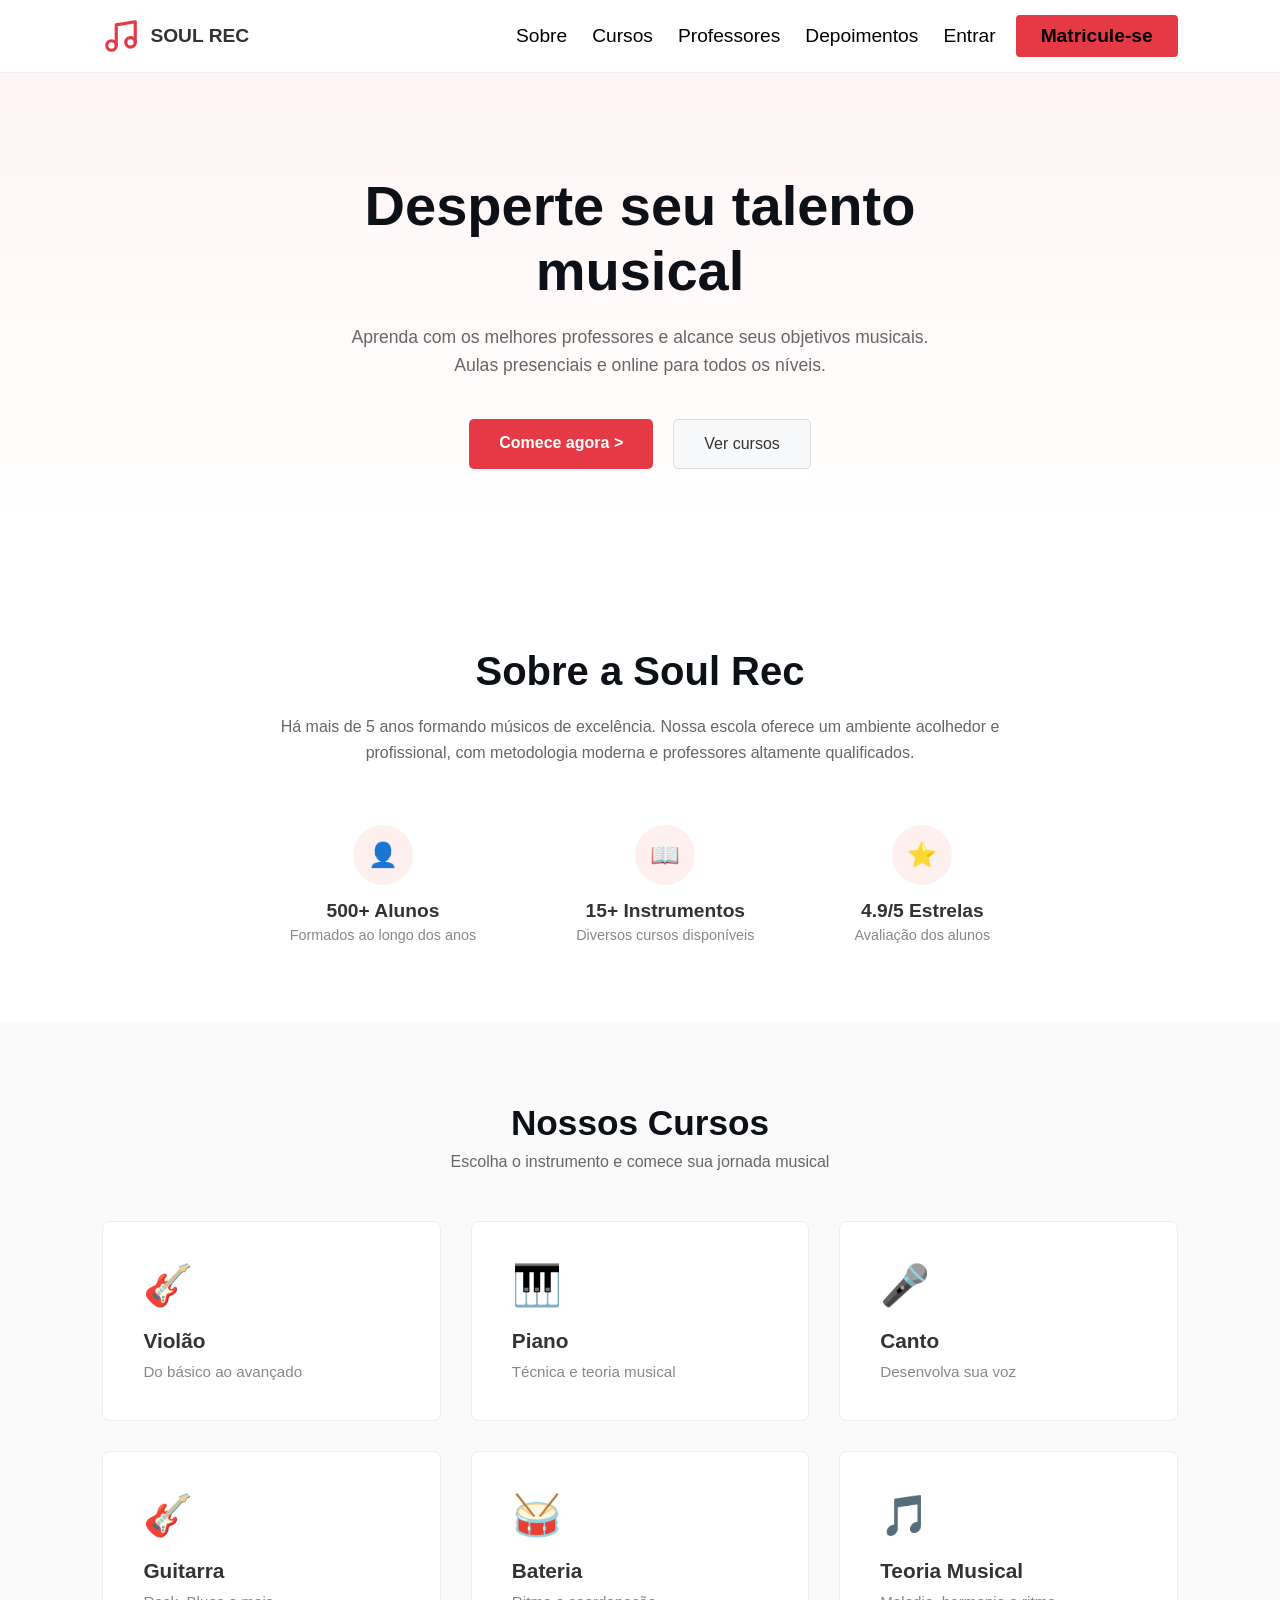
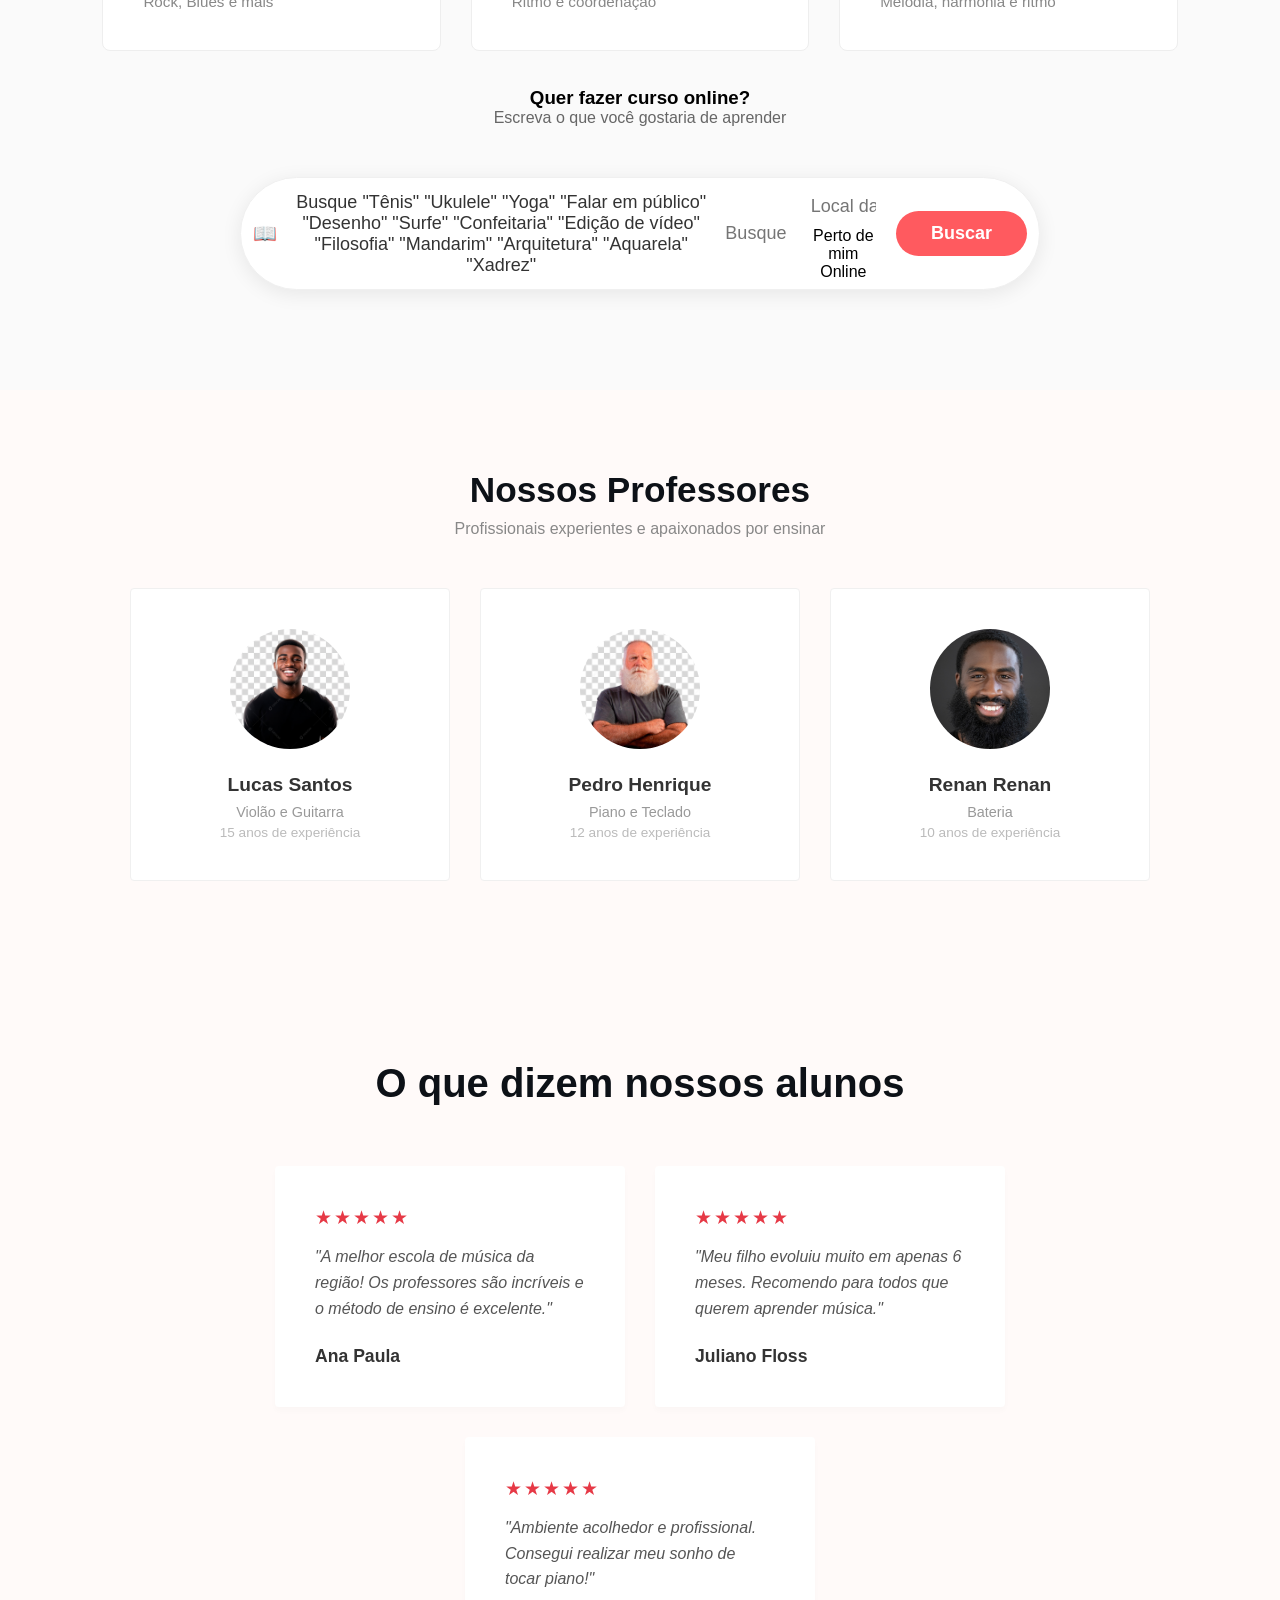
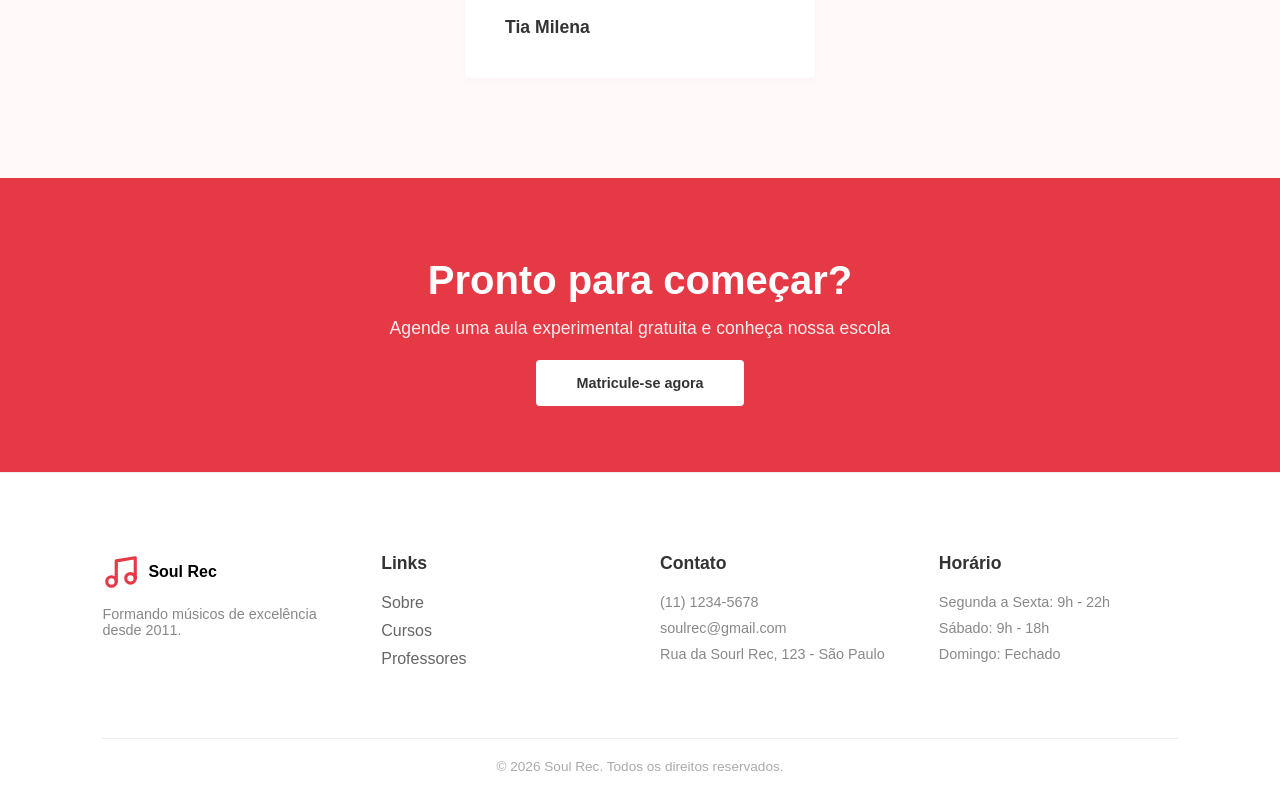
==== index.html @ e7ae2327 "Add files via upload" ====
<!DOCTYPE html>
<html lang="pt-br">
<head>
    <meta charset="UTF-8">
    <meta name="viewport" content="width=device-width, initial-scale=1.0">
    <title>SOUL REC - Escola de Música</title>
    <link rel="stylesheet" href="src/css/index.css">
</head>
<body>
    <nav class="navbar">
        <div class="logo">
            <a href="#">
                <svg xmlns="http://w3.org" width="24" height="24" viewBox="0 0 24 24" fill="none" stroke="currentColor" stroke-width="2" stroke-linecap="round" stroke-linejoin="round" class="icon-music">
                    <path d="M9 18V5l12-2v13"></path>
                    <circle cx="6" cy="18" r="3"></circle>
                    <circle cx="18" cy="16" r="3"></circle>
                </svg>
                <span>SOUL REC</span>
            </a>
        </div>

        <!-- Botão Hambúrguer (invisível no PC) -->
        <button class="mobile-menu" id="mobile-menu">
            <span></span>
            <span></span>
            <span></span>
        </button>

        <!-- Container que agrupa links e botões -->
        <div class="nav-container" id="nav-container">
            <ul class="nav-links">
                <li><a href="#sobre">Sobre</a></li>
                <li><a href="#cursos">Cursos</a></li>
                <li><a href="#professores">Professores</a></li>
                <li><a href="#depoimentos">Depoimentos</a></li>


                <div class="nav-buttons">
                    <a href="src/login.html" class="btn-login">Entrar</a>
                    <a href="src/register.html" class="btn-signup">Matricule-se</a>
                </div>
            </ul>
        </div>
    </nav>

    <main class="hero">
        <h1>Desperte seu talento musical</h1>
        <p>Aprenda com os melhores professores e alcance seus objetivos musicais. Aulas presenciais e online para todos os níveis.</p>
        
        <div class="hero-buttons">
            <a href="src/register.html" class="btn-primary">Comece agora ></a>
            <a href="#" class="btn-secondary">Ver cursos</a>
        </div>
    </main>

    <section id="sobre" class="about">
        <h2>Sobre a Soul Rec</h2>
        <p class="description">
            Há mais de 5 anos formando músicos de excelência. Nossa escola oferece um ambiente 
            acolhedor e profissional, com metodologia moderna e professores altamente qualificados.
        </p>

        <div class="stats-container">
            <!-- Card 1 -->
            <div class="stat-card">
                <div class="icon-circle">👤</div>
                <h3>500+ Alunos</h3>
                <span>Formados ao longo dos anos</span>
            </div>

            <!-- Card 2 -->
            <div class="stat-card">
                <div class="icon-circle">📖</div>
                <h3>15+ Instrumentos</h3>
                <span>Diversos cursos disponíveis</span>
            </div>

            <!-- Card 3 -->
            <div class="stat-card">
                <div class="icon-circle">⭐</div>
                <h3>4.9/5 Estrelas</h3>
                <span>Avaliação dos alunos</span>
            </div>
        </div>
    </section>

    <section id="cursos" class="courses">
        <div class="courses-header">
            <h2>Nossos Cursos</h2>
            <p>Escolha o instrumento e comece sua jornada musical</p>
        </div>

        <div class="courses-grid">
            <!-- Card Violão -->
            <div class="course-card">
                <div class="course-icon">🎸</div>
                <h3>Violão</h3>
                <p>Do básico ao avançado</p>
            </div>

            <!-- Card Piano -->
            <div class="course-card">
                <div class="course-icon">🎹</div>
                <h3>Piano</h3>
                <p>Técnica e teoria musical</p>
            </div>

            <!-- Card Canto -->
            <div class="course-card">
                <div class="course-icon">🎤</div>
                <h3>Canto</h3>
                <p>Desenvolva sua voz</p>
            </div>

            <!-- Card Guitarra -->
            <div class="course-card">
                <div class="course-icon">🎸</div>
                <h3>Guitarra</h3>
                <p>Rock, Blues e mais</p>
            </div>

            <!-- Card Bateria -->
            <div class="course-card">
                <div class="course-icon">🥁</div>
                <h3>Bateria</h3>
                <p>Ritmo e coordenação</p>
            </div>

            <!-- Card Teoria musical -->
            <div class="course-card">
                <div class="course-icon">🎵</div>
                <h3>Teoria Musical</h3>
                <p>Melodia, harmonia e ritmo</p>
            </div>

        </div>

        <br><br>
        <div class="courses-header">
            <h3>Quer fazer curso online? </h3>
            <p>Escreva o que você gostaria de aprender</p>
        </div>
        <form class="search-box-v3-2 home-search-form autocomplete-form autocomplete-form-nosubmit HomeV2_form js-homeV2form" method="post" action="/form-search.html" data-type="toute_matiere"><div class="home-search-form-container search-header-form-visibility-trigger"><div class="placeholder-picto desktop-only"></div>
<label for="search-placeholder-trigger" class="placeholder-animated" style="--n-subjects: 15;">
<span class="specific"></span>
<span class="subjects">
<span class="before-subjects">Busque</span>
<span class="subjects-wrapper" style="transform: translateY(-96px); transition: transform 0.8s cubic-bezier(0.1, 1, 0.2, 1);">

<span class="random">"Tênis"</span>
<span class="random">"Ukulele"</span>
<span class="random">"Yoga"</span>
<span class="random">"Falar em público"</span>
<span class="random">"Desenho"</span>
<span class="random">"Surfe"</span>
<span class="random">"Confeitaria"</span>
<span class="random">"Edição de vídeo"</span>
<span class="random">"Filosofia"</span>
<span class="random">"Mandarim"</span>
<span class="random">"Arquitetura"</span>
<span class="random">"Aquarela"</span>
<span class="random">"Xadrez"</span>
</span>
</span>
</label>
<div class="home-search-form-inner autocomplete">
<input data-proxy="subject.input" data-proxy-field="subject" data-sync="subject" class="HomeV2_input Search_box_input autocomplete-search-empty autocomplete-input HomeV2_wSubject" id="search_subject" type="text" placeholder="Busque “Matemática”" name="search_subject" autocomplete="off" data-autocomplete-search-empty="true" data-autocomplete-ajax-url="/a/getSubjects/" data-autocomplete-result-html="&lt;div&gt;___data___&lt;/div&gt;"><div class="clear-button-subject">
    <span class="icon"></span>
</div><div class="home-search-results autocomplete-results"></div></div><div class="home-search-form-inner"><div class="HomeV2_adress">
<div class="search-container"><input data-proxy="city.input" data-proxy-field="city" data-sync="gplace" name="search_city" class="HomeV2_input Search_box_input HomeV2_inputAddress HomeV2_GoogleAutocomplete" id="search_city" data-country-code="BR" type="text" placeholder="Local das aulas" autocomplete="off"><ul class="search-results"></ul></div><div class="clear-button-city"><span class="icon"></span></div>
<input data-presets="search_lat" data-path="d_presetCoordonate" data-field-name="lat" type="hidden" id="search_lat" name="search_lat" value="">
<input data-presets="search_lng" data-path="d_presetCoordonate" data-field-name="lng" type="hidden" id="search_lng" name="search_lng" value="">
<input type="hidden" id="search_location" name="location" value="">
<input type="hidden" name="src" value="home">
<input type="hidden" name="isV_search" value="">
<input type="hidden" name="search_custom_type" value="">
<input type="hidden" name="search_id_type" value=""><div class="home-search-results autocomplete-results"></div><div class="search-top-town"><p class="tab text town locate choice-locate" tabindex="-1">Perto de mim</p><p class="tab text town choice-webcam" tabindex="-1">Online</p></div></div></div><div class="btn-container">
<button class="btn HomeV2_searchButton search-header-submit button-topHide" type="submit"><span class="text">Buscar</span></button></div></div><input type="hidden" name="search_all" value=""><input type="hidden" name="SPloc" value=""></form>
    </section>

    <section id="professores" class="teachers">
    <div class="teachers-header">
        <h2>Nossos Professores</h2>
        <p>Profissionais experientes e apaixonados por ensinar</p>
    </div>

    <div class="teachers-grid">
        <!-- Professor 1 -->
        <a href="https://www.instagram.com/lucasilvaprof/" class="card-link">
            <div class="teacher-card">
                    <div class="teacher-img">
                        <img src="src/img/teacher/professor1.jpg" alt="Lucas Santos">
                    </div>
                    <h3>Lucas Santos</h3>
                    <span class="specialty">Violão e Guitarra</span>
                    <span class="experience">15 anos de experiência</span>
            </div>
        </a>

        <!-- Professor 2 -->
        <a href="https://www.instagram.com/lucas_1212s/" class="card-link">
            <div class="teacher-card">
                <div class="teacher-img">
                    <img src="src/img/teacher/professor2.jpg" alt="Pedro Henrique">
                </div>
                <h3>Pedro Henrique</h3>
                <span class="specialty">Piano e Teclado</span>
                <span class="experience">12 anos de experiência</span>
            </div>
        </a>

        <!-- Professor 3 -->
        <a href="https://www.instagram.com/lucas_1212s/" class="card-link">
            <div class="teacher-card">
                <div class="teacher-img">
                    <img src="src/img/teacher/professor3.png" alt="Renan Renan">
                </div>
                <h3>Renan Renan</h3>
                <span class="specialty">Bateria</span>
                <span class="experience">10 anos de experiência</span>
            </div>
        </a>
    </div>
    </section>

    <section id="depoimentos" class="testimonials">
    <div class="testimonials-header">
        <h2>O que dizem nossos alunos</h2>
    </div>

    <div class="testimonials-grid">
        <!-- Depoimento 1 -->
        <div class="testimonial-card">
            <div class="stars">★★★★★</div>
            <p>"A melhor escola de música da região! Os professores são incríveis e o método de ensino é excelente."</p>
            <h4>Ana Paula</h4>
        </div>

        <!-- Depoimento 2 -->
        <div class="testimonial-card">
            <div class="stars">★★★★★</div>
            <p>"Meu filho evoluiu muito em apenas 6 meses. Recomendo para todos que querem aprender música."</p>
            <h4>Juliano Floss</h4>
        </div>

        <!-- Depoimento 3 -->
        <div class="testimonial-card">
            <div class="stars">★★★★★</div>
            <p>"Ambiente acolhedor e profissional. Consegui realizar meu sonho de tocar piano!"</p>
            <h4>Tia Milena</h4>
        </div>
    </div>
    </section>

    <!-- Seção CTA (Vermelha) -->
    <section class="cta-section">
        <h2>Pronto para começar?</h2>
        <p>Agende uma aula experimental gratuita e conheça nossa escola</p>
        <a href="#" class="btn-cta">Matricule-se agora</a>
    </section>

    <!-- Rodapé -->
    <footer class="footer">
        <div class="footer-container">
            <!-- Coluna Logo -->
            <div class="footer-col">
                <div class="footer-logo">
                    <svg xmlns="http://w3.org" width="20" height="20" viewBox="0 0 24 24" fill="none" stroke="currentColor" stroke-width="2" stroke-linecap="round" stroke-linejoin="round" class="icon-music"><path d="M9 18V5l12-2v13"></path><circle cx="6" cy="18" r="3"></circle><circle cx="18" cy="16" r="3"></circle></svg>
                    <span>Soul Rec</span>
                </div>
                <p>Formando músicos de excelência desde 2011.</p>
            </div>

            <!-- Coluna Links -->
            <div class="footer-col">
                <h3>Links</h3>
                <ul>
                    <li><a href="#sobre">Sobre</a></li>
                    <li><a href="#cursos">Cursos</a></li>
                    <li><a href="#professores">Professores</a></li>
                </ul>
            </div>

            <!-- Coluna Contato -->
            <div class="footer-col">
                <h3>Contato</h3>
                <p>(11) 1234-5678</p>
                <p>soulrec@gmail.com</p>
                <p>Rua da Sourl Rec, 123 - São Paulo</p>
            </div>

            <!-- Coluna Horário -->
            <div class="footer-col">
                <h3>Horário</h3>
                <p>Segunda a Sexta: 9h - 22h</p>
                <p>Sábado: 9h - 18h</p>
                <p>Domingo: Fechado</p>
            </div>
        </div>
        <div class="footer-bottom">
            <p>&copy; 2026 Soul Rec. Todos os direitos reservados.</p>
        </div>
    </footer>
    <script src="js/main.js"></script>


</body>
</html>
---- src/css/index.css ----
/* Container principal da barra de busca */
.home-search-form-container {
    display: flex;
    align-items: center;
    background: #fff;
    border-radius: 100px; /* Deixa as pontas totalmente arredondadas */
    padding: 8px 12px;
    box-shadow: 0 4px 20px rgba(0, 0, 0, 0.08); /* Sombra suave */
    border: 1px solid #f0f0f0;
    max-width: 800px;
    margin: 20px auto;
    position: relative;
}

/* Estilização do ícone à esquerda (o caderninho) */
.placeholder-picto::before {
    content: "📖"; /* Você pode substituir por um ícone SVG ou FontAwesome */
    margin-right: 10px;
    color: #FF5A5F;
    font-size: 1.2rem;
}

/* Área de texto e animação */
.placeholder-animated {
    flex-grow: 1;
    font-family: 'Segoe UI', Roboto, Helvetica, Arial, sans-serif;
    font-size: 18px;
    color: #333;
    display: flex;
    align-items: center;
    cursor: text;
}

/* Esconde o input real para manter apenas o visual do placeholder animado */
.HomeV2_input {
    border: none;
    outline: none;
    width: 100%;
    padding: 10px;
    font-size: 18px;
    background: transparent;
}

/* O botão "Buscar" rosa/coral */
.HomeV2_searchButton {
    background-color: #FF5A5F; /* Cor característica do Superprof */
    color: white;
    border: none;
    border-radius: 100px;
    padding: 12px 35px;
    font-size: 18px;
    font-weight: bold;
    cursor: pointer;
    transition: background 0.3s ease;
    margin-left: 10px;
}

.HomeV2_searchButton:hover {
    background-color: #e04a4f;
}

/* Ajuste para dispositivos móveis */
@media (max-width: 768px) {
    .home-search-form-container {
        flex-direction: column;
        border-radius: 20px;
        padding: 15px;
    }
    
    .HomeV2_searchButton {
        width: 100%;
        margin-left: 0;
        margin-top: 10px;
    }
}

* {
    margin: 0;
    padding: 0;
    box-sizing: border-box;
    font-family: 'Segoe UI', Tahoma, Geneva, Verdana, sans-serif;
}

html {
    scroll-behavior: smooth;
}


.navbar {
    display: flex;
    justify-content: space-between;
    align-items: center;
    padding: 15px 8%; 
    background-color: #fff; 
    border-bottom: 1px solid #eee; 
    position: sticky; 
    top: 0; 
    z-index: 1000
}

/* Logo */
.logo a {
    display: flex;
    align-items: center;
    gap: 10px;           
    font-size: 1.2rem;
    font-weight: bold;
    color: #333;
    text-decoration: none;
}

/* Estilo específico para o seu ícone SVG */
.icon-music {
    color: #e63946;   
    width: 38px;         
    height: 38px;
}


/* Links de Navegação */
.nav-links {
    display: flex;
    list-style: none;
    gap: 25px;
    margin-left: auto; 
    align-items: center;
}

.nav-links a {
    text-decoration: none;
    color: #000000; 
    font-size: 1.2rem;
    transition: 0.3s;
}

.nav-links a:hover {
    color: #e63946; /* Vermelho ao passar o mouse */
}

/* Botões */
.nav-buttons {
    display: flex;
    align-items: center;
    gap: 20px;
}

.btn-login {
    text-decoration: none;
    color: #333;
    font-size: 0.95rem;
    font-weight: 500;
}

.btn-signup {
    text-decoration: none;
    background-color: #e63946; 
    color: white;
    padding: 10px 25px;
    border-radius: 4px;
    font-size: 0.95rem;
    font-weight: bold;
    transition: 0.3s;
}

.btn-signup:hover {
    background-color: #000000;
}

.hero {
    display: flex;
    flex-direction: column;    
    align-items: center;     
    justify-content: center;   
    text-align: center;      
    padding: 100px 20px;       
    background: linear-gradient(to bottom, #fff5f5, #ffffff); 
}

.hero h1 {
    font-size: 3.5rem;         
    color: #0d1117;           
    max-width: 700px;          
    margin-bottom: 20px;
    font-weight: 800;
}

.hero p {
    font-size: 1.1rem;
    color: #666;
    max-width: 600px;         
    margin-bottom: 40px;
    line-height: 1.6;
}

/* Botões da seção central */
.hero-buttons {
    display: flex;
    gap: 20px;
}

.btn-primary {
    background-color: #e63946;
    color: white;
    padding: 15px 30px;
    border-radius: 5px;
    text-decoration: none;
    font-weight: bold;
}

.btn-primary:hover{
    background-color: #000000;
 
}

.btn-secondary {
    background-color: #f8f9fa;
    color: #333;
    padding: 15px 30px;
    border-radius: 5px;
    text-decoration: none;
    border: 1px solid #ddd;
}

.btn-secondary:hover{
    color: #e63946;
    background-color: #ffebeb ;
}

.about {
    padding: 80px 5%;
    text-align: center;
    background-color: #fff; /* Fundo branco */
}

.about h2 {
    font-size: 2.5rem;
    color: #0d1117;
    margin-bottom: 20px;
}

.about .description {
    max-width: 800px;
    margin: 0 auto 60px auto;
    color: #666;
    line-height: 1.6;
}

/* Container dos 3 itens */
.stats-container {
    display: flex;
    justify-content: center;
    gap: 100px; /* Espaço entre os itens */
    flex-wrap: wrap; /* Para ficar um embaixo do outro no celular */
}

.stat-card {
    display: flex;
    flex-direction: column;
    align-items: center;
    max-width: 200px;
}

/* Círculo rosado para os ícones */
.icon-circle {
    width: 60px;
    height: 60px;
    background-color: #fff0f0; /* Rosa bem clarinho */
    color: #e63946;            /* Ícone em vermelho */
    border-radius: 50%;
    display: flex;
    align-items: center;
    justify-content: center;
    font-size: 1.5rem;
    margin-bottom: 15px;
}

.stat-card h3 {
    font-size: 1.2rem;
    color: #333;
    margin-bottom: 5px;
}

.stat-card span {
    font-size: 0.9rem;
    color: #888;
}

/* Ajuste para celular */
@media (max-width: 768px) {
    .stats-container {
        gap: 40px;
    }
}

.courses {
    padding: 80px 8%;
    background-color: #fafafa; /* Um cinza bem clarinho para destacar os cards brancos */
    text-align: center;
}

.courses-header h2 {
    font-size: 2.2rem;
    color: #0d1117;
    margin-bottom: 10px;
}

.courses-header p {
    color: #666;
    margin-bottom: 50px;
}

/* Configuração da Grade de Cards */
.courses-grid {
    display: grid;
    /* Cria 3 colunas iguais no PC */
    grid-template-columns: repeat(auto-fit, minmax(300px, 1fr)); 
    gap: 30px; /* Espaço entre os cards */
}

.course-card {
    background-color: #fff;
    padding: 40px;
    border-radius: 8px;
    border: 1px solid #eee;
    text-align: left; /* Alinhamento à esquerda como na imagem */
    transition: transform 0.3s, box-shadow 0.3s;
    cursor: pointer;
}

.course-card:hover {
    transform: translateY(-5px); /* Efeito de levante ao passar o mouse */
    box-shadow: 0 10px 20px rgba(0,0,0,0.05);
}

.course-icon {
    font-size: 2.5rem;
    margin-bottom: 20px;
}

.course-card h3 {
    font-size: 1.3rem;
    color: #333;
    margin-bottom: 10px;
}

.course-card p {
    font-size: 0.95rem;
    color: #888;
}

/* Ajuste para telas pequenas */
@media (max-width: 768px) {
    .courses-grid {
        grid-template-columns: 1fr; /* Uma coluna só no celular */
    }
}

.teachers {
    padding: 80px 8%;
    background-color: #fffaf9; /* Tom de fundo levemente rosado como na imagem */
    text-align: center;
}

.teachers-header h2 {
    font-size: 2.2rem;
    color: #0d1117;
    margin-bottom: 10px;
}

.teachers-header p {
    color: #888;
    margin-bottom: 50px;
}

.teachers-grid {
    display: flex;
    justify-content: center;
    gap: 30px;
    flex-wrap: wrap;
}

.teacher-card {
    background-color: #fff;
    padding: 40px 20px;
    border-radius: 4px;
    border: 1px solid #f0f0f0;
    width: 320px; /* Largura fixa para manter o aspecto da imagem */
    display: flex;
    flex-direction: column;
    align-items: center;
    transition: 0.3s;
}

/* Efeito da Foto Circular */
.teacher-img {
    width: 120px;
    height: 120px;
    border-radius: 50%;
    overflow: hidden;
    margin-bottom: 25px;
    background-color: #eee; /* Cor de fundo caso a imagem falhe */
}

.teacher-img img {
    width: 100%;
    height: 100%;
    object-fit: cover; /* Faz a foto preencher o círculo sem esticar */
}

.teacher-card h3 {
    font-size: 1.2rem;
    color: #333;
    margin-bottom: 8px;
}

.teacher-card .specialty {
    color: #999;
    font-size: 0.9rem;
    margin-bottom: 5px;
}

.teacher-card .experience {
    color: #bbb;
    font-size: 0.85rem;
}


.card-link {
    text-decoration: none;
    color: inherit; 
    display: flex;
    flex-direction: column;

}

.teacher-card:hover {
    transform: translateY(-5px);
}

/* 1. Preparamos o card para posicionar a mensagem dentro dele */
.teacher-card {
    position: relative; /* Isso é essencial para a mensagem não "fugir" do card */
    cursor: pointer;
}

/* 2. Criamos o elemento da mensagem (invisível por padrão) */
.teacher-card::after {
    content: "Clique para ver perfil"; /* O texto da mensagem */
    position: absolute;
    top: 50%;
    left: 50%;
    transform: translate(-50%, -50%); /* Centraliza perfeitamente no meio do card */
    
    background-color: rgba(230, 57, 70, 0.95); /* Vermelho Soul Rec */
    color: white;
    padding: 12px 20px;
    border-radius: 5px;
    font-size: 0.85rem;
    font-weight: bold;
    white-space: nowrap;
    
    opacity: 0;            /* Começa escondido */
    transition: 0.3s ease; /* Efeito suave ao aparecer */
    z-index: 10;           /* Garante que fique por cima de tudo */
}

/* 3. Quando passar o mouse no card, a mensagem aparece */
.teacher-card:hover::after {
    opacity: 1;
}

/* 4. Opcional: Escurece o conteúdo do card (foto e textos) para a mensagem destacar */
.teacher-card:hover .teacher-img,
.teacher-card:hover h3,
.teacher-card:hover span {
    filter: blur(1px) brightness(70%); /* Dá um leve desfoque e escurece */
    transition: 0.3s;
}

/* =========================================
   8. SEÇÃO DEPOIMENTOS
   ========================================= */
.testimonials {
    padding: 100px 8%;
    background-color: #fffaf9; /* Fundo rosado claro da imagem */
    text-align: center;
}

.testimonials-header h2 {
    font-size: 2.5rem;
    color: #0d1117;
    margin-bottom: 60px;
    font-weight: 800;
}

.testimonials-grid {
    display: flex;
    justify-content: center;
    gap: 30px;
    flex-wrap: wrap;
}

.testimonial-card {
    background-color: #fff;
    padding: 40px;
    border-radius: 4px;
    width: 350px;
    text-align: left; /* Texto alinhado à esquerda como na imagem */
    box-shadow: 0 4px 6px rgba(0,0,0,0.02); /* Sombra bem sutil */
    display: flex;
    flex-direction: column;
    gap: 15px;
}

.stars {
    color: #e63946; /* Vermelho das estrelas */
    font-size: 1.2rem;
    letter-spacing: 2px;
}

.testimonial-card p {
    color: #555;
    font-size: 1rem;
    font-style: italic;
    line-height: 1.6;
}

.testimonial-card h4 {
    color: #333;
    font-size: 1.1rem;
    margin-top: 10px;
}

/* Ajuste Responsivo */
@media (max-width: 768px) {
    .testimonial-card {
        width: 100%;
    }
}

/* =========================================
   9. SEÇÃO CTA (VERMELHA)
   ========================================= */
.cta-section {
    background-color: #e63946;
    color: white;
    padding: 80px 20px;
    text-align: center;
}

.cta-section h2 {
    font-size: 2.5rem;
    margin-bottom: 15px;
}

.cta-section p {
    font-size: 1.1rem;
    margin-bottom: 35px;
    opacity: 0.9;
}

.btn-cta {
    background-color: white;
    color: #333;
    text-decoration: none;
    padding: 15px 40px;
    border-radius: 4px;
    font-weight: bold;
    font-size: 0.9rem;
    transition: 0.3s;
}

.btn-cta:hover {
    background-color: #f0f0f0;
}

/* =========================================
   10. RODAPÉ (FOOTER)
   ========================================= */
.footer {
    padding: 80px 8% 20px 8%;
    background-color: #fff;
    border-top: 1px solid #eee;
}

.footer-container {
    display: flex;
    justify-content: space-between;
    flex-wrap: wrap;
    gap: 40px;
}

.footer-col {
    flex: 1;
    min-width: 200px;
}

.footer-logo {
    display: flex;
    align-items: center;
    gap: 8px;
    font-weight: bold;
    margin-bottom: 15px;
}

.footer-col h3 {
    font-size: 1.1rem;
    margin-bottom: 20px;
    color: #333;
}

.footer-col ul {
    list-style: none;
}

.footer-col ul li {
    margin-bottom: 10px;
}

.footer-col a {
    text-decoration: none;
    color: #666;
    transition: 0.3s;
}

.footer-col a:hover {
    color: #e63946;
}

.footer-col p {
    color: #888;
    font-size: 0.9rem;
    margin-bottom: 10px;
}

.footer-bottom {
    margin-top: 60px;
    padding-top: 20px;
    border-top: 1px solid #eee;
    text-align: center;
    color: #aaa;
    font-size: 0.85rem;
}

/* Responsividade Mobile */
@media (max-width: 768px) {
    .footer-container {
        flex-direction: column;
        text-align: center;
    }
    .footer-logo {
        justify-content: center;
    }
}


/* Estilo do botão hambúrguer */
.mobile-menu {
    display: none; /* Escondido no PC */
    flex-direction: column;
    gap: 5px;
    background: none;
    border: none;
    cursor: pointer;
}

.mobile-menu span {
    width: 30px;
    height: 3px;
    background-color: #333;
    border-radius: 2px;
}

/* REGRAS PARA CELULAR (Telas menores que 768px) */
@media (max-width: 768px) {
    .mobile-menu {
        display: flex; /* Mostra o botão no celular */
    }

    .nav-container {
        display: none; /* Esconde o menu por padrão */
        flex-direction: column;
        position: absolute;
        top: 70px;
        left: 0;
        width: 100%;
        background-color: white;
        padding: 20px;
        border-bottom: 1px solid #eee;
        box-shadow: 0 10px 15px rgba(0,0,0,0.1);
    }

    .nav-container.active {
        display: flex; /* Mostra o menu quando clicado */
    }

    .nav-links {
        flex-direction: column;
        margin: 0 0 20px 0; /* Remove o margin-left: auto */
        gap: 15px;
        text-align: center;
    }

    .nav-buttons {
        flex-direction: column;
        width: 100%;
    }

    .btn-signup {
        text-align: center;
    }
}
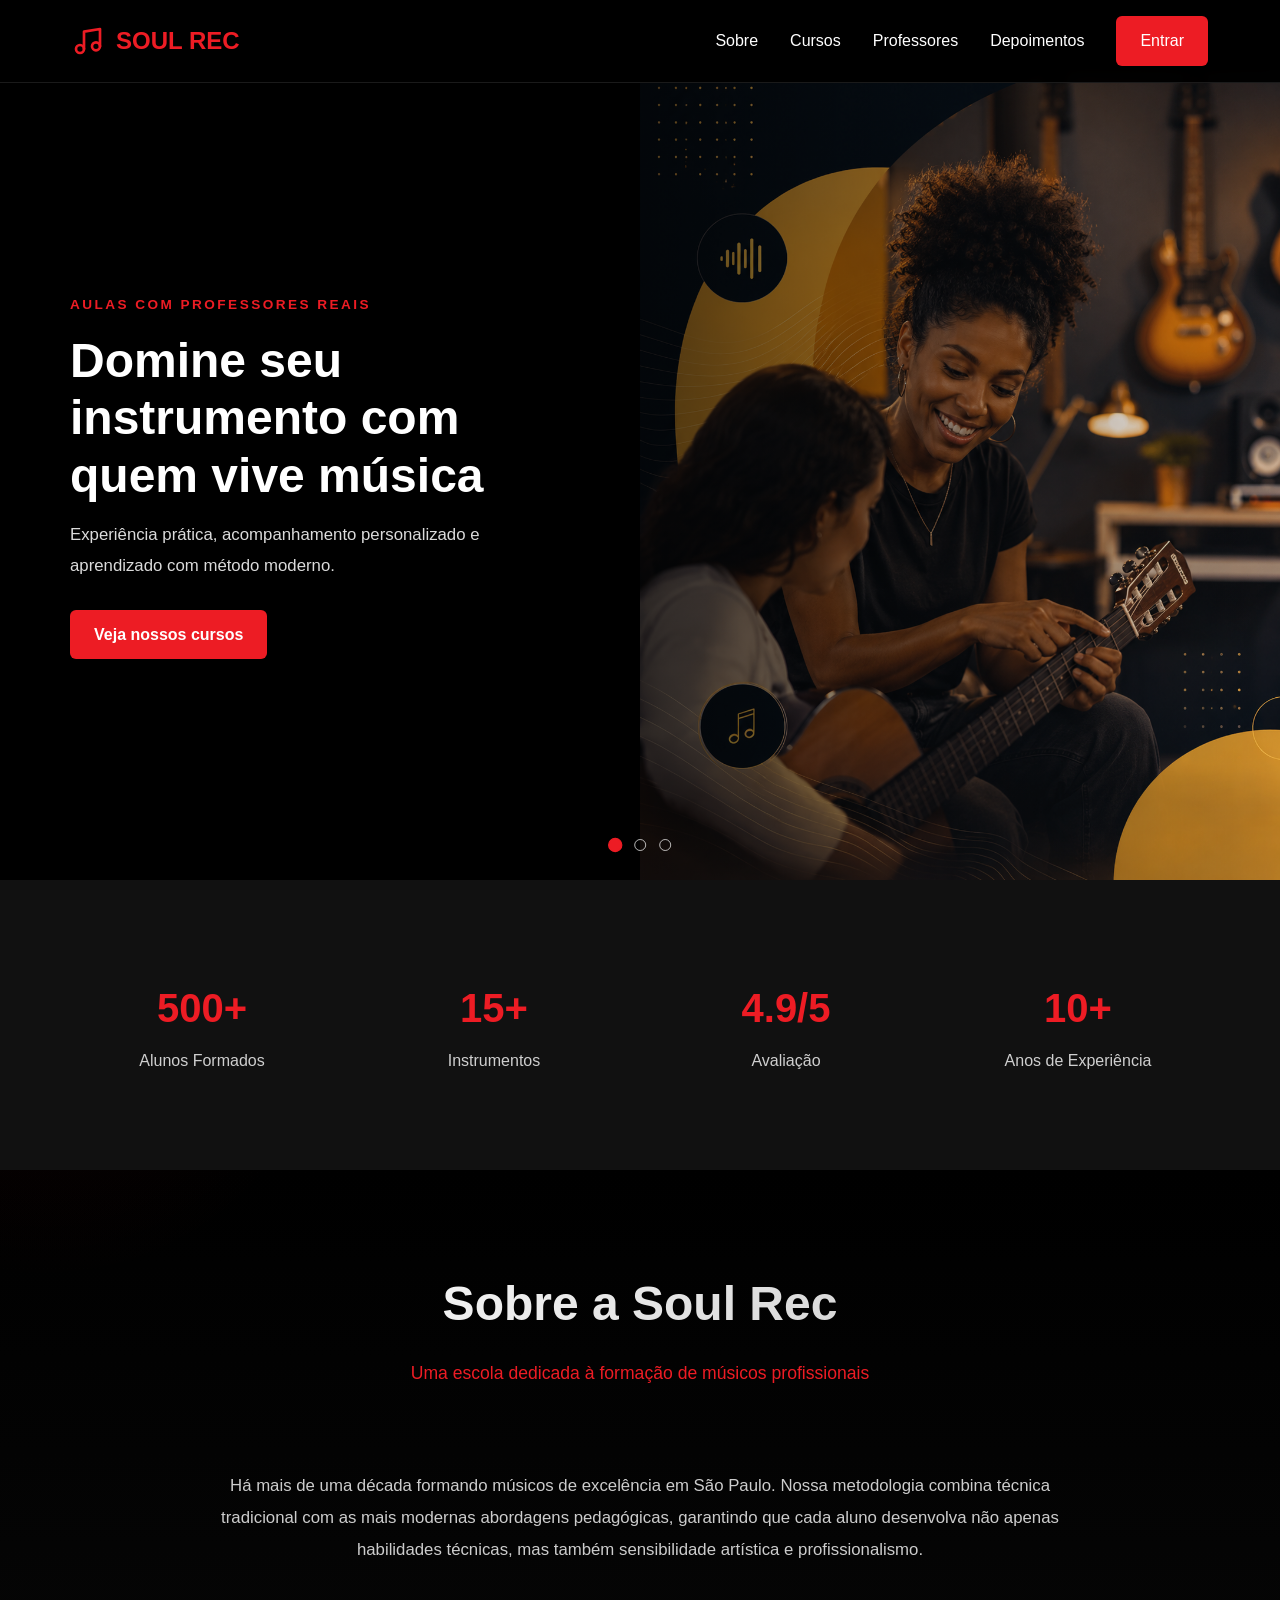
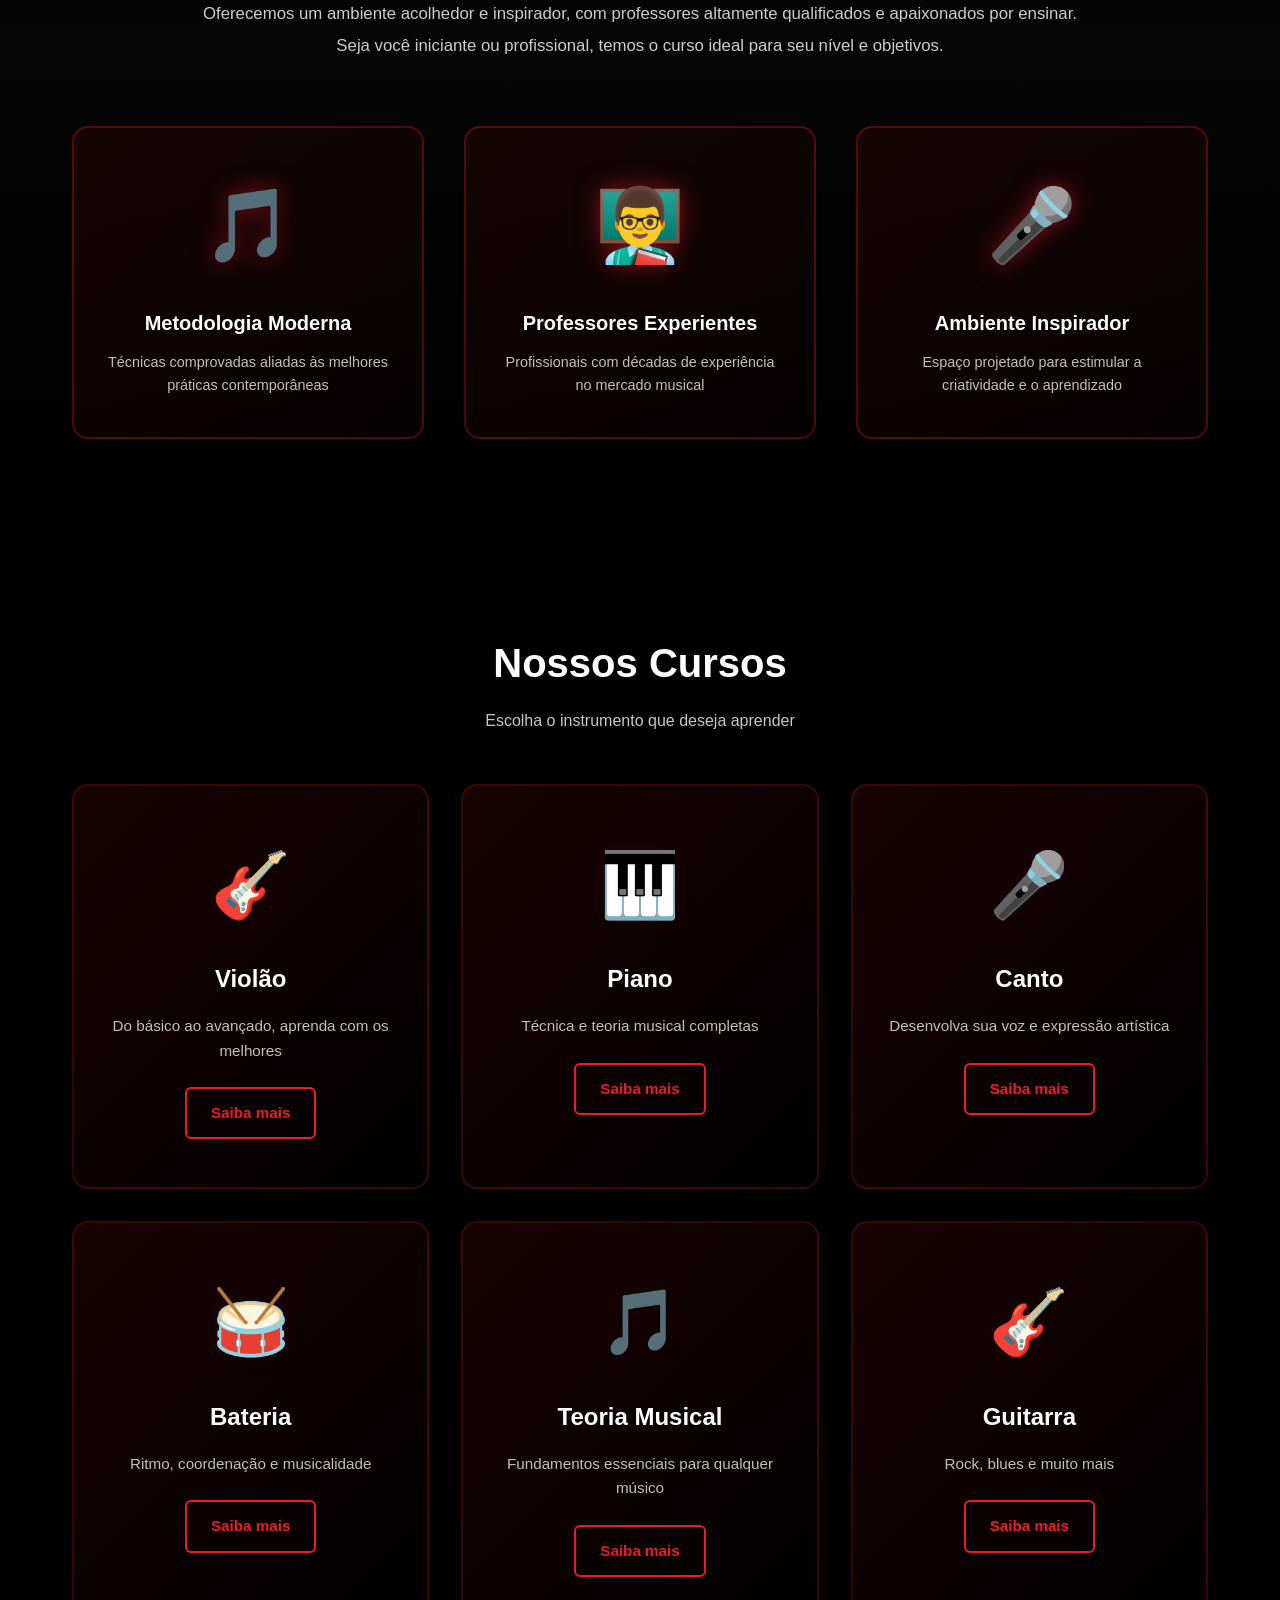
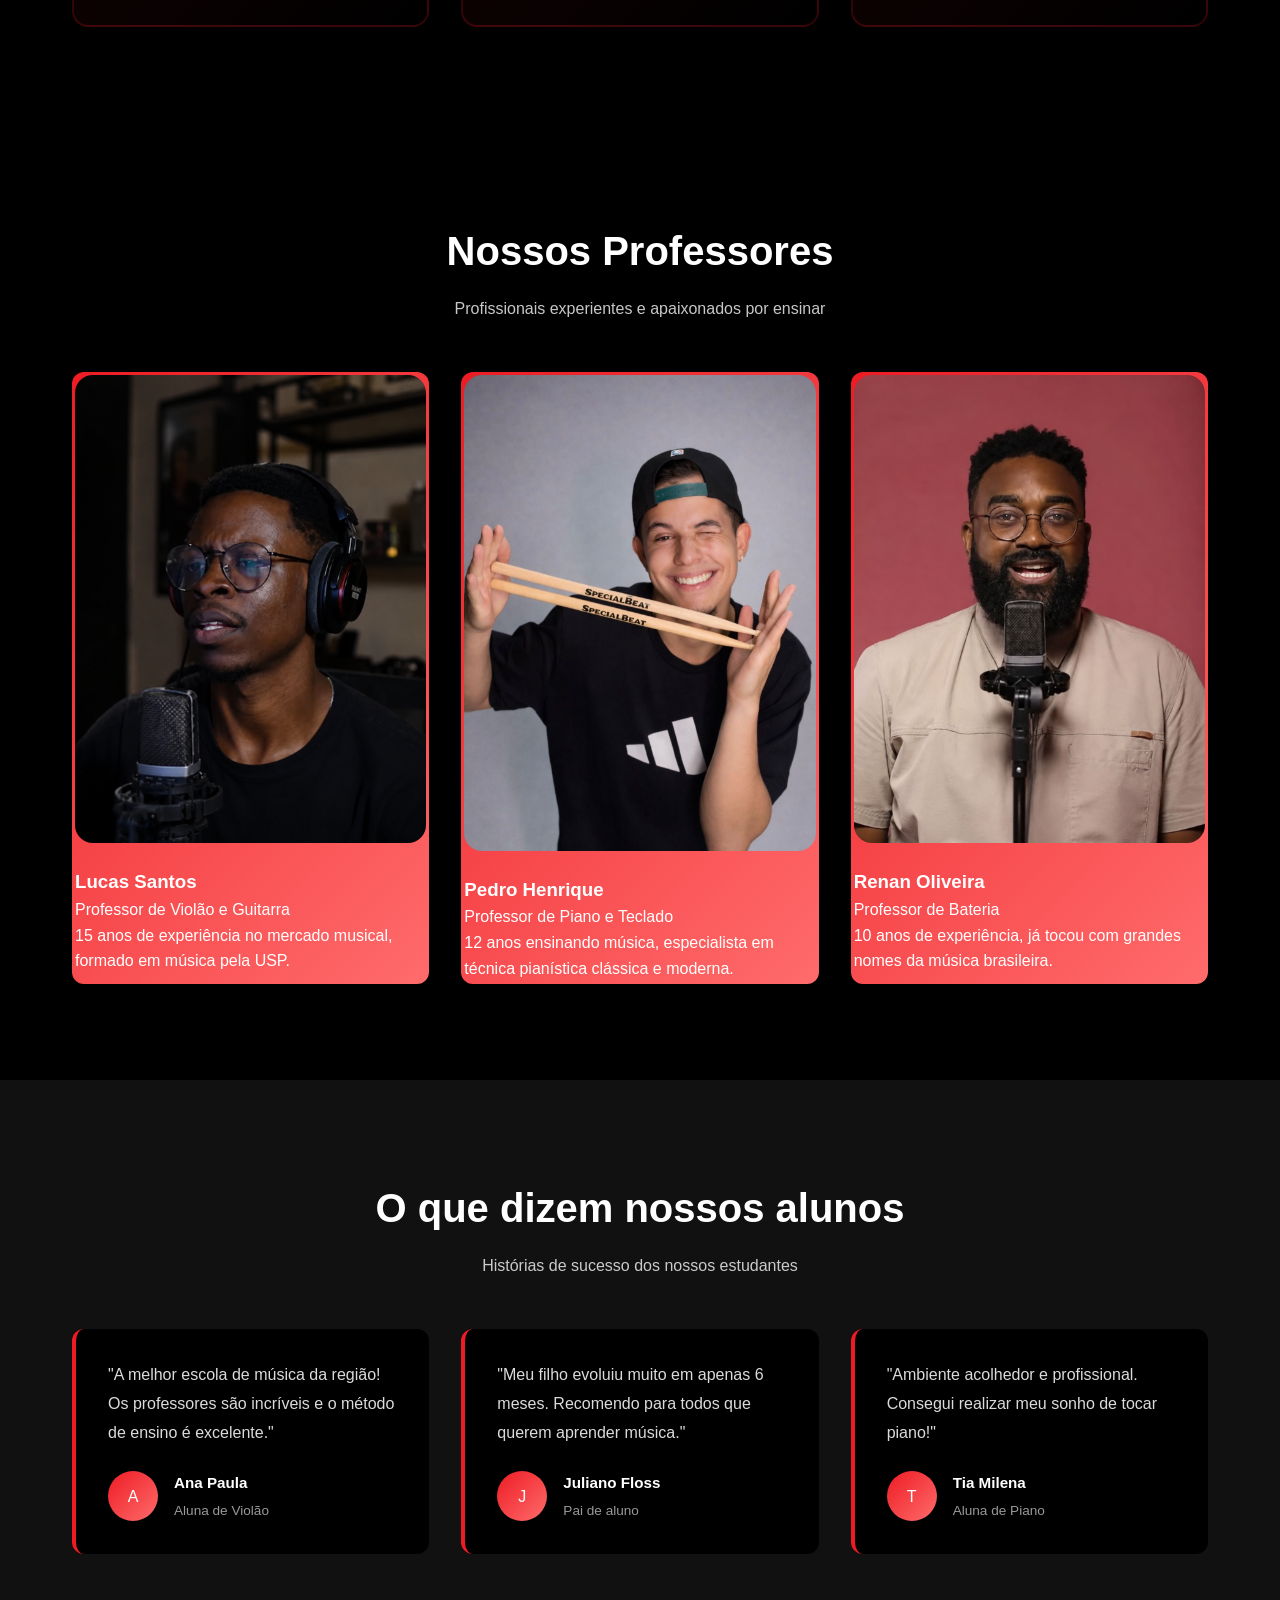
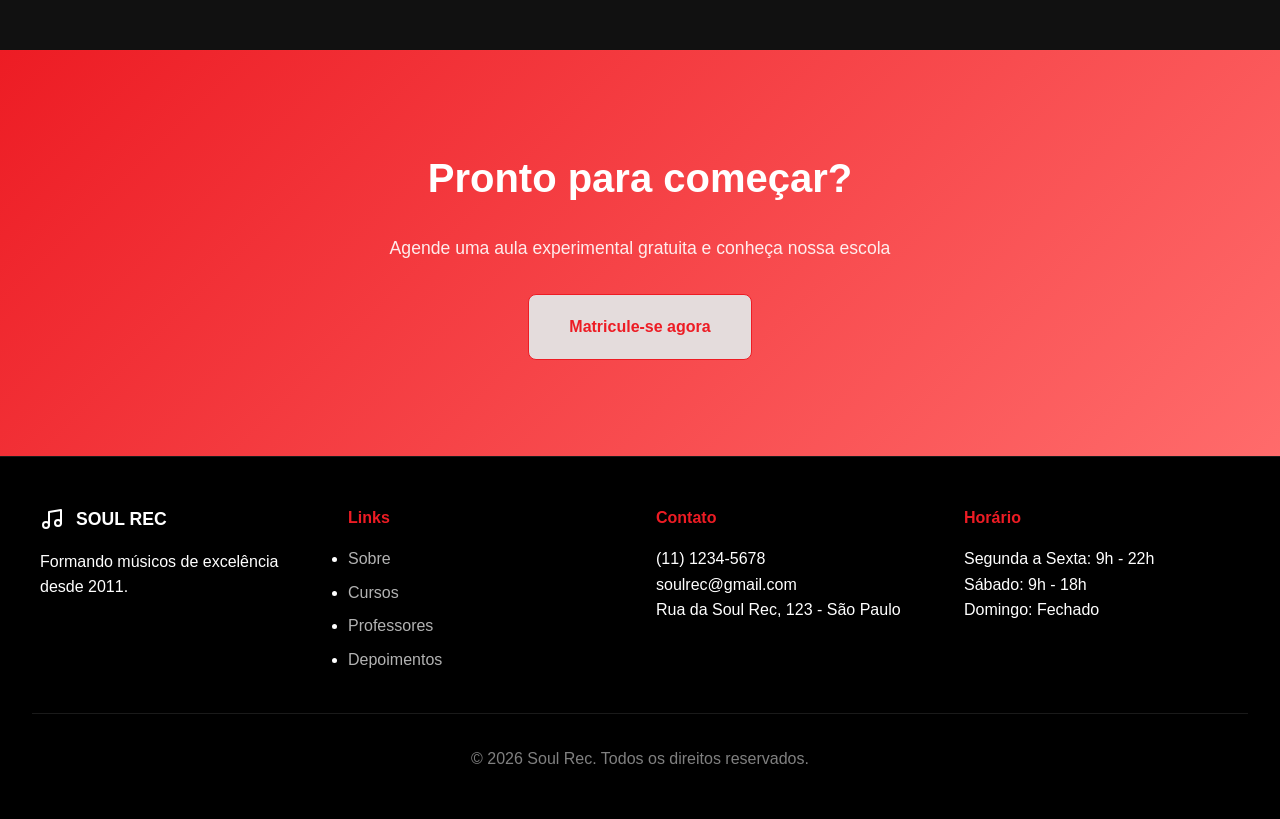
==== commit 8799c3df: "alteracao de layout do index, design mais moderno e mais animacoes" ====
--- a/index.html
+++ b/index.html
@@ -1,296 +1,338 @@
-<!DOCTYPE html>
+﻿<!DOCTYPE html>
 <html lang="pt-br">
 <head>
     <meta charset="UTF-8">
     <meta name="viewport" content="width=device-width, initial-scale=1.0">
-    <title>SOUL REC - Escola de Música</title>
-    <link rel="stylesheet" href="src/css/index.css">
+    <title>SOUL REC - Escola de MÃºsica</title>
+    <link rel="stylesheet" href="src/css/sony-style.css">
 </head>
 <body>
-    <nav class="navbar">
-        <div class="logo">
-            <a href="#">
-                <svg xmlns="http://w3.org" width="24" height="24" viewBox="0 0 24 24" fill="none" stroke="currentColor" stroke-width="2" stroke-linecap="round" stroke-linejoin="round" class="icon-music">
-                    <path d="M9 18V5l12-2v13"></path>
-                    <circle cx="6" cy="18" r="3"></circle>
-                    <circle cx="18" cy="16" r="3"></circle>
-                </svg>
-                <span>SOUL REC</span>
-            </a>
-        </div>
-
-        <!-- Botão Hambúrguer (invisível no PC) -->
-        <button class="mobile-menu" id="mobile-menu">
-            <span></span>
-            <span></span>
-            <span></span>
-        </button>
-
-        <!-- Container que agrupa links e botões -->
-        <div class="nav-container" id="nav-container">
-            <ul class="nav-links">
-                <li><a href="#sobre">Sobre</a></li>
-                <li><a href="#cursos">Cursos</a></li>
-                <li><a href="#professores">Professores</a></li>
-                <li><a href="#depoimentos">Depoimentos</a></li>
-
-
-                <div class="nav-buttons">
-                    <a href="src/login.html" class="btn-login">Entrar</a>
-                    <a href="src/register.html" class="btn-signup">Matricule-se</a>
-                </div>
-            </ul>
-        </div>
-    </nav>
-
-    <main class="hero">
-        <h1>Desperte seu talento musical</h1>
-        <p>Aprenda com os melhores professores e alcance seus objetivos musicais. Aulas presenciais e online para todos os níveis.</p>
-        
-        <div class="hero-buttons">
-            <a href="src/register.html" class="btn-primary">Comece agora ></a>
-            <a href="#" class="btn-secondary">Ver cursos</a>
-        </div>
-    </main>
-
-    <section id="sobre" class="about">
-        <h2>Sobre a Soul Rec</h2>
-        <p class="description">
-            Há mais de 5 anos formando músicos de excelência. Nossa escola oferece um ambiente 
-            acolhedor e profissional, com metodologia moderna e professores altamente qualificados.
-        </p>
-
+    <!-- Header/Navigation -->
+    <header class="header">
+        <nav class="nav">
+            <div class="nav-container">
+                <div class="nav-logo">
+                    <a href="#">
+                        <svg xmlns="http://w3.org/2000/svg" width="32" height="32" viewBox="0 0 24 24" fill="none" stroke="currentColor" stroke-width="2" stroke-linecap="round" stroke-linejoin="round" class="icon-music">
+                            <path d="M9 18V5l12-2v13"></path>
+                            <circle cx="6" cy="18" r="3"></circle>
+                            <circle cx="18" cy="16" r="3"></circle>
+                        </svg>
+                        <span>SOUL REC</span>
+                    </a>
+                </div>
+
+                <div class="nav-menu">
+                    <a href="#about">Sobre</a>
+                    <a href="#courses">Cursos</a>
+                    <a href="#teachers">Professores</a>
+                    <a href="#testimonials">Depoimentos</a>
+                    <a href="src/login.html" class="btn-nav">Entrar</a>
+                </div>
+
+                <!-- Mobile menu button -->
+                <button class="mobile-menu-btn" id="mobile-menu">
+                    <span></span>
+                    <span></span>
+                    <span></span>
+                </button>
+            </div>
+        </nav>
+    </header>
+
+    <!-- Hero Section -->
+    <section class="hero">
+        <div class="hero-slider" id="heroSlider">
+            <!-- Slide 1 -->
+            <div class="hero-slide active" data-slide="0">
+                <div class="slide-content-wrapper">
+                    <div class="slide-text-column">
+                        <div class="slide-text">
+                            <span class="slide-label">Aulas com professores reais</span >
+                            <h2>Domine seu instrumento com quem vive música</h2>
+                            <p>Experiência prática, acompanhamento personalizado e aprendizado com método moderno.</p>
+                            <a href="#courses" class="btn-primary hero-scroll-btn">Veja nossos cursos</a>
+                        </div>
+                    </div>
+                    <div class="slide-image-column" style="background-image: url('src/img/slide/slide1.png');"></div>
+                </div>
+            </div>
+            
+            <!-- Slide 2 -->
+            <div class="hero-slide" data-slide="1">
+                <div class="slide-content-wrapper">
+                    <div class="slide-text-column">
+                        <div class="slide-text">
+                            <span class="slide-label">Crescimento musical rápido</span>
+                            <h2>Transforme seu talento em performance</h2>
+                            <p>Aprenda desde teoria até prática com aulas projetadas para seu ritmo.</p>
+                            <a href="#courses" class="btn-primary hero-scroll-btn">Veja nossos cursos</a>
+                        </div>
+                    </div>
+                    <div class="slide-image-column" style="background-image: url('src/img/slide/slide2.png');"></div>
+                </div>
+            </div>
+            
+            <!-- Slide 3 -->
+            <div class="hero-slide" data-slide="2">
+                <div class="slide-content-wrapper">
+                    <div class="slide-text-column">
+                        <div class="slide-text">
+                            <span class="slide-label">Aulas presenciais e online</span>
+                            <h2>Estude no seu tempo e no seu estilo</h2>
+                            <p>Conteúdo flexível, técnicas atuais e preparo para o palco.</p>
+                            <a href="#courses" class="btn-primary hero-scroll-btn">Veja nossos cursos</a>
+                        </div>
+                    </div>
+                    <div class="slide-image-column" style="background-image: url('src/img/slide/slide3.png');"></div>
+                </div>
+            </div>
+            
+            <!-- Indicators -->
+            <div class="slider-indicators" id="sliderIndicators">
+                <button class="slide-dot active" data-index="0" aria-label="Slide 1"></button>
+                <button class="slide-dot" data-index="1" aria-label="Slide 2"></button>
+                <button class="slide-dot" data-index="2" aria-label="Slide 3"></button>
+            </div>
+        </div>
+    </section>
+
+    <!-- Stats Section -->
+    <section class="stats">
         <div class="stats-container">
-            <!-- Card 1 -->
-            <div class="stat-card">
-                <div class="icon-circle">👤</div>
-                <h3>500+ Alunos</h3>
-                <span>Formados ao longo dos anos</span>
-            </div>
-
-            <!-- Card 2 -->
-            <div class="stat-card">
-                <div class="icon-circle">📖</div>
-                <h3>15+ Instrumentos</h3>
-                <span>Diversos cursos disponíveis</span>
-            </div>
-
-            <!-- Card 3 -->
-            <div class="stat-card">
-                <div class="icon-circle">⭐</div>
-                <h3>4.9/5 Estrelas</h3>
-                <span>Avaliação dos alunos</span>
-            </div>
-        </div>
-    </section>
-
-    <section id="cursos" class="courses">
-        <div class="courses-header">
-            <h2>Nossos Cursos</h2>
-            <p>Escolha o instrumento e comece sua jornada musical</p>
-        </div>
-
-        <div class="courses-grid">
-            <!-- Card Violão -->
-            <div class="course-card">
-                <div class="course-icon">🎸</div>
-                <h3>Violão</h3>
-                <p>Do básico ao avançado</p>
-            </div>
-
-            <!-- Card Piano -->
-            <div class="course-card">
-                <div class="course-icon">🎹</div>
-                <h3>Piano</h3>
-                <p>Técnica e teoria musical</p>
-            </div>
-
-            <!-- Card Canto -->
-            <div class="course-card">
-                <div class="course-icon">🎤</div>
-                <h3>Canto</h3>
-                <p>Desenvolva sua voz</p>
-            </div>
-
-            <!-- Card Guitarra -->
-            <div class="course-card">
-                <div class="course-icon">🎸</div>
-                <h3>Guitarra</h3>
-                <p>Rock, Blues e mais</p>
-            </div>
-
-            <!-- Card Bateria -->
-            <div class="course-card">
-                <div class="course-icon">🥁</div>
-                <h3>Bateria</h3>
-                <p>Ritmo e coordenação</p>
-            </div>
-
-            <!-- Card Teoria musical -->
-            <div class="course-card">
-                <div class="course-icon">🎵</div>
-                <h3>Teoria Musical</h3>
-                <p>Melodia, harmonia e ritmo</p>
-            </div>
-
-        </div>
-
-        <br><br>
-        <div class="courses-header">
-            <h3>Quer fazer curso online? </h3>
-            <p>Escreva o que você gostaria de aprender</p>
-        </div>
-        <form class="search-box-v3-2 home-search-form autocomplete-form autocomplete-form-nosubmit HomeV2_form js-homeV2form" method="post" action="/form-search.html" data-type="toute_matiere"><div class="home-search-form-container search-header-form-visibility-trigger"><div class="placeholder-picto desktop-only"></div>
-<label for="search-placeholder-trigger" class="placeholder-animated" style="--n-subjects: 15;">
-<span class="specific"></span>
-<span class="subjects">
-<span class="before-subjects">Busque</span>
-<span class="subjects-wrapper" style="transform: translateY(-96px); transition: transform 0.8s cubic-bezier(0.1, 1, 0.2, 1);">
-
-<span class="random">"Tênis"</span>
-<span class="random">"Ukulele"</span>
-<span class="random">"Yoga"</span>
-<span class="random">"Falar em público"</span>
-<span class="random">"Desenho"</span>
-<span class="random">"Surfe"</span>
-<span class="random">"Confeitaria"</span>
-<span class="random">"Edição de vídeo"</span>
-<span class="random">"Filosofia"</span>
-<span class="random">"Mandarim"</span>
-<span class="random">"Arquitetura"</span>
-<span class="random">"Aquarela"</span>
-<span class="random">"Xadrez"</span>
-</span>
-</span>
-</label>
-<div class="home-search-form-inner autocomplete">
-<input data-proxy="subject.input" data-proxy-field="subject" data-sync="subject" class="HomeV2_input Search_box_input autocomplete-search-empty autocomplete-input HomeV2_wSubject" id="search_subject" type="text" placeholder="Busque “Matemática”" name="search_subject" autocomplete="off" data-autocomplete-search-empty="true" data-autocomplete-ajax-url="/a/getSubjects/" data-autocomplete-result-html="&lt;div&gt;___data___&lt;/div&gt;"><div class="clear-button-subject">
-    <span class="icon"></span>
-</div><div class="home-search-results autocomplete-results"></div></div><div class="home-search-form-inner"><div class="HomeV2_adress">
-<div class="search-container"><input data-proxy="city.input" data-proxy-field="city" data-sync="gplace" name="search_city" class="HomeV2_input Search_box_input HomeV2_inputAddress HomeV2_GoogleAutocomplete" id="search_city" data-country-code="BR" type="text" placeholder="Local das aulas" autocomplete="off"><ul class="search-results"></ul></div><div class="clear-button-city"><span class="icon"></span></div>
-<input data-presets="search_lat" data-path="d_presetCoordonate" data-field-name="lat" type="hidden" id="search_lat" name="search_lat" value="">
-<input data-presets="search_lng" data-path="d_presetCoordonate" data-field-name="lng" type="hidden" id="search_lng" name="search_lng" value="">
-<input type="hidden" id="search_location" name="location" value="">
-<input type="hidden" name="src" value="home">
-<input type="hidden" name="isV_search" value="">
-<input type="hidden" name="search_custom_type" value="">
-<input type="hidden" name="search_id_type" value=""><div class="home-search-results autocomplete-results"></div><div class="search-top-town"><p class="tab text town locate choice-locate" tabindex="-1">Perto de mim</p><p class="tab text town choice-webcam" tabindex="-1">Online</p></div></div></div><div class="btn-container">
-<button class="btn HomeV2_searchButton search-header-submit button-topHide" type="submit"><span class="text">Buscar</span></button></div></div><input type="hidden" name="search_all" value=""><input type="hidden" name="SPloc" value=""></form>
-    </section>
-
-    <section id="professores" class="teachers">
-    <div class="teachers-header">
-        <h2>Nossos Professores</h2>
-        <p>Profissionais experientes e apaixonados por ensinar</p>
-    </div>
-
-    <div class="teachers-grid">
-        <!-- Professor 1 -->
-        <a href="https://www.instagram.com/lucasilvaprof/" class="card-link">
-            <div class="teacher-card">
-                    <div class="teacher-img">
-                        <img src="src/img/teacher/professor1.jpg" alt="Lucas Santos">
-                    </div>
-                    <h3>Lucas Santos</h3>
-                    <span class="specialty">Violão e Guitarra</span>
-                    <span class="experience">15 anos de experiência</span>
-            </div>
-        </a>
-
-        <!-- Professor 2 -->
-        <a href="https://www.instagram.com/lucas_1212s/" class="card-link">
-            <div class="teacher-card">
-                <div class="teacher-img">
-                    <img src="src/img/teacher/professor2.jpg" alt="Pedro Henrique">
-                </div>
-                <h3>Pedro Henrique</h3>
-                <span class="specialty">Piano e Teclado</span>
-                <span class="experience">12 anos de experiência</span>
-            </div>
-        </a>
-
-        <!-- Professor 3 -->
-        <a href="https://www.instagram.com/lucas_1212s/" class="card-link">
-            <div class="teacher-card">
-                <div class="teacher-img">
-                    <img src="src/img/teacher/professor3.png" alt="Renan Renan">
-                </div>
-                <h3>Renan Renan</h3>
-                <span class="specialty">Bateria</span>
-                <span class="experience">10 anos de experiência</span>
-            </div>
-        </a>
-    </div>
-    </section>
-
-    <section id="depoimentos" class="testimonials">
-    <div class="testimonials-header">
-        <h2>O que dizem nossos alunos</h2>
-    </div>
-
-    <div class="testimonials-grid">
-        <!-- Depoimento 1 -->
-        <div class="testimonial-card">
-            <div class="stars">★★★★★</div>
-            <p>"A melhor escola de música da região! Os professores são incríveis e o método de ensino é excelente."</p>
-            <h4>Ana Paula</h4>
-        </div>
-
-        <!-- Depoimento 2 -->
-        <div class="testimonial-card">
-            <div class="stars">★★★★★</div>
-            <p>"Meu filho evoluiu muito em apenas 6 meses. Recomendo para todos que querem aprender música."</p>
-            <h4>Juliano Floss</h4>
-        </div>
-
-        <!-- Depoimento 3 -->
-        <div class="testimonial-card">
-            <div class="stars">★★★★★</div>
-            <p>"Ambiente acolhedor e profissional. Consegui realizar meu sonho de tocar piano!"</p>
-            <h4>Tia Milena</h4>
-        </div>
-    </div>
-    </section>
-
-    <!-- Seção CTA (Vermelha) -->
-    <section class="cta-section">
-        <h2>Pronto para começar?</h2>
-        <p>Agende uma aula experimental gratuita e conheça nossa escola</p>
-        <a href="#" class="btn-cta">Matricule-se agora</a>
-    </section>
-
-    <!-- Rodapé -->
+            <div class="stat-item">
+                <div class="stat-number">500+</div>
+                <div class="stat-label">Alunos Formados</div>
+            </div>
+            <div class="stat-item">
+                <div class="stat-number">15+</div>
+                <div class="stat-label">Instrumentos</div>
+            </div>
+            <div class="stat-item">
+                <div class="stat-number">4.9/5</div>
+                <div class="stat-label">Avaliação</div>
+            </div>
+            <div class="stat-item">
+                <div class="stat-number">10+</div>
+                <div class="stat-label">Anos de Experiência</div>
+            </div>
+        </div>
+    </section>
+
+    <!-- About Section -->
+    <section id="about" class="about">
+        <div class="section-container">
+            <div class="section-header">
+                <h2>Sobre a Soul Rec</h2>
+                <p>Uma escola dedicada à formação de músicos profissionais</p>
+            </div>
+            <div class="about-content">
+                <div class="about-text">
+                    <p>Há mais de uma década formando músicos de excelência em São Paulo. Nossa metodologia combina técnica tradicional com as mais modernas abordagens pedagógicas, garantindo que cada aluno desenvolva não apenas habilidades técnicas, mas também sensibilidade artística e profissionalismo.</p>
+                    <p>Oferecemos um ambiente acolhedor e inspirador, com professores altamente qualificados e apaixonados por ensinar. Seja você iniciante ou profissional, temos o curso ideal para seu nível e objetivos.</p>
+                </div>
+                <div class="about-features">
+                    <div class="feature-item">
+                        <div class="feature-icon">🎵</div>
+                        <h3>Metodologia Moderna</h3>
+                        <p>Técnicas comprovadas aliadas às melhores práticas contemporâneas</p>
+                    </div>
+                    <div class="feature-item">
+                        <div class="feature-icon">👨‍🏫</div>
+                        <h3>Professores Experientes</h3>
+                        <p>Profissionais com décadas de experiência no mercado musical</p>
+                    </div>
+                    <div class="feature-item">
+                        <div class="feature-icon">
+                            🎤
+</div>
+                        <h3>Ambiente Inspirador</h3>
+                        <p>Espaço projetado para estimular a criatividade e o aprendizado</p>
+                    </div>
+                </div>
+            </div>
+        </div>
+    </section>
+
+    <!-- Courses Section -->
+    <section id="courses" class="courses">
+        <div class="section-container">
+            <div class="section-header">
+                <h2>Nossos Cursos</h2>
+                <p>Escolha o instrumento que deseja aprender</p>
+            </div>
+            <div class="courses-grid">
+                <div class="course-card">
+                    <div class="course-icon">🎸</div>
+                    <h3>Violão</h3>
+                    <p>Do básico ao avançado, aprenda com os melhores</p>
+                    <a href="#" class="course-link">Saiba mais</a>
+                </div>
+                <div class="course-card">
+                    <div class="course-icon">🎹</div>
+                    <h3>Piano</h3>
+                    <p>Técnica e teoria musical completas</p>
+                    <a href="#" class="course-link">Saiba mais</a>
+                </div>
+                <div class="course-card">
+                    <div class="course-icon">🎤</div>
+                    <h3>Canto</h3>
+                    <p>Desenvolva sua voz e expressão artística</p>
+                    <a href="#" class="course-link">Saiba mais</a>
+                </div>
+                <div class="course-card">
+                    <div class="course-icon">🥁</div>
+                    <h3>Bateria</h3>
+                    <p>Ritmo, coordenação e musicalidade</p>
+                    <a href="#" class="course-link">Saiba mais</a>
+                </div>
+                <div class="course-card">
+                    <div class="course-icon">🎵</div>
+                    <h3>Teoria Musical</h3>
+                    <p>Fundamentos essenciais para qualquer músico</p>
+                    <a href="#" class="course-link">Saiba mais</a>
+                </div>
+                <div class="course-card">
+                    <div class="course-icon">🎸</div>
+                    <h3>Guitarra</h3>
+                    <p>Rock, blues e muito mais</p>
+                    <a href="#" class="course-link">Saiba mais</a>
+                </div>
+            </div>
+        </div>
+    </section>
+
+    <!-- Teachers Section -->
+    <section id="teachers" class="teachers">
+        <div class="section-container">
+            <div class="section-header">
+                <h2>Nossos Professores</h2>
+                <p>Profissionais experientes e apaixonados por ensinar</p>
+            </div>
+            <div class="teachers-grid">
+                <div class="teacher-card">
+                    <div class="teacher-photo">
+                        <img src="src/img/teacher/lucasnegro.png" alt="Lucas Santos">
+                    </div>
+                    <div class="teacher-info">
+                        <h3>Lucas Santos</h3>
+                        <p class="teacher-role">Professor de Violão e Guitarra</p>
+                        <p class="teacher-bio">15 anos de experiência no mercado musical, formado em música pela USP.</p>
+                    </div>
+                </div>
+                <div class="teacher-card">
+                    <div class="teacher-photo">
+                        <img src="src/img/teacher/pedrobranco.jpeg" alt="Pedro Henrique">
+                    </div>
+                    <div class="teacher-info">
+                        <h3>Pedro Henrique</h3>
+                        <p class="teacher-role">Professor de Piano e Teclado</p>
+                        <p class="teacher-bio">12 anos ensinando música, especialista em técnica pianí­stica clássica e moderna.</p>
+                    </div>
+                </div>
+                <div class="teacher-card">
+                    <div class="teacher-photo">
+                        <img src="src/img/teacher/renannegro.png" alt="Renan Oliveira">
+                    </div>
+                    <div class="teacher-info">
+                        <h3>Renan Oliveira</h3>
+                        <p class="teacher-role">Professor de Bateria</p>
+                        <p class="teacher-bio">10 anos de experiência, já tocou com grandes nomes da música brasileira.</p>
+                    </div>
+                </div>
+            </div>
+        </div>
+    </section>
+
+    <!-- Testimonials Section -->
+    <section id="testimonials" class="testimonials">
+        <div class="section-container">
+            <div class="section-header">
+                <h2>O que dizem nossos alunos</h2>
+                <p>Histórias de sucesso dos nossos estudantes</p>
+            </div>
+            <div class="testimonials-grid">
+                <div class="testimonial-card">
+                    <div class="testimonial-content">
+                        <p>"A melhor escola de música da região! Os professores são incríveis e o método de ensino é excelente."</p>
+                    </div>
+                    <div class="testimonial-author">
+                        <div class="author-avatar">A</div>
+                        <div class="author-info">
+                            <h4>Ana Paula</h4>
+                            <p>Aluna de Violão</p>
+                        </div>
+                    </div>
+                </div>
+                <div class="testimonial-card">
+                    <div class="testimonial-content">
+                        <p>"Meu filho evoluiu muito em apenas 6 meses. Recomendo para todos que querem aprender música."</p>
+                    </div>
+                    <div class="testimonial-author">
+                        <div class="author-avatar">J</div>
+                        <div class="author-info">
+                            <h4>Juliano Floss</h4>
+                            <p>Pai de aluno</p>
+                        </div>
+                    </div>
+                </div>
+                <div class="testimonial-card">
+                    <div class="testimonial-content">
+                        <p>"Ambiente acolhedor e profissional. Consegui realizar meu sonho de tocar piano!"</p>
+                    </div>
+                    <div class="testimonial-author">
+                        <div class="author-avatar">T</div>
+                        <div class="author-info">
+                            <h4>Tia Milena</h4>
+                            <p>Aluna de Piano</p>
+                        </div>
+                    </div>
+                </div>
+            </div>
+        </div>
+    </section>
+
+    <!-- CTA Section -->
+    <section class="cta">
+        <div class="cta-container">
+            <div class="cta-content">
+                <h2>Pronto para começar?</h2>
+                <p>Agende uma aula experimental gratuita e conheça nossa escola</p>
+                <a href="src/register.html" class="btn-cta">Matricule-se agora</a>
+            </div>
+        </div>
+    </section>
+
+    <!-- Footer -->
     <footer class="footer">
         <div class="footer-container">
-            <!-- Coluna Logo -->
-            <div class="footer-col">
+            <div class="footer-section">
                 <div class="footer-logo">
-                    <svg xmlns="http://w3.org" width="20" height="20" viewBox="0 0 24 24" fill="none" stroke="currentColor" stroke-width="2" stroke-linecap="round" stroke-linejoin="round" class="icon-music"><path d="M9 18V5l12-2v13"></path><circle cx="6" cy="18" r="3"></circle><circle cx="18" cy="16" r="3"></circle></svg>
-                    <span>Soul Rec</span>
+                    <svg xmlns="http://w3.org/2000/svg" width="24" height="24" viewBox="0 0 24 24" fill="none" stroke="currentColor" stroke-width="2" stroke-linecap="round" stroke-linejoin="round" class="icon-music">
+                        <path d="M9 18V5l12-2v13"></path>
+                        <circle cx="6" cy="18" r="3"></circle>
+                        <circle cx="18" cy="16" r="3"></circle>
+                    </svg>
+                    <span>SOUL REC</span>
                 </div>
                 <p>Formando músicos de excelência desde 2011.</p>
             </div>
-
-            <!-- Coluna Links -->
-            <div class="footer-col">
+            <div class="footer-section">
                 <h3>Links</h3>
                 <ul>
-                    <li><a href="#sobre">Sobre</a></li>
-                    <li><a href="#cursos">Cursos</a></li>
-                    <li><a href="#professores">Professores</a></li>
+                    <li><a href="#about">Sobre</a></li>
+                    <li><a href="#courses">Cursos</a></li>
+                    <li><a href="#teachers">Professores</a></li>
+                    <li><a href="#testimonials">Depoimentos</a></li>
                 </ul>
             </div>
-
-            <!-- Coluna Contato -->
-            <div class="footer-col">
+            <div class="footer-section">
                 <h3>Contato</h3>
                 <p>(11) 1234-5678</p>
                 <p>soulrec@gmail.com</p>
-                <p>Rua da Sourl Rec, 123 - São Paulo</p>
-            </div>
-
-            <!-- Coluna Horário -->
-            <div class="footer-col">
+                <p>Rua da Soul Rec, 123 - São Paulo</p>
+            </div>
+            <div class="footer-section">
                 <h3>Horário</h3>
                 <p>Segunda a Sexta: 9h - 22h</p>
                 <p>Sábado: 9h - 18h</p>
@@ -301,8 +343,9 @@
             <p>&copy; 2026 Soul Rec. Todos os direitos reservados.</p>
         </div>
     </footer>
+
     <script src="js/main.js"></script>
-
-
 </body>
 </html>
+
+
--- a/src/css/sony-style.css
+++ b/src/css/sony-style.css
@@ -0,0 +1,1082 @@
+/* Reset and Base Styles */
+* {
+    margin: 0;
+    padding: 0;
+    box-sizing: border-box;
+}
+
+html {
+    scroll-behavior: smooth;
+}
+
+body {
+    font-family: 'Segoe UI', Tahoma, Geneva, Verdana, sans-serif;
+    line-height: 1.6;
+    color: #ffffff;
+    background-color: #000000;
+}
+
+/* Header Styles */
+.header {
+    position: fixed;
+    top: 0;
+    left: 0;
+    right: 0;
+    background-color: rgba(0, 0, 0, 0.95);
+    backdrop-filter: blur(10px);
+    z-index: 1000;
+    border-bottom: 1px solid rgba(255, 255, 255, 0.1);
+}
+
+.nav {
+    max-width: 1200px;
+    margin: 0 auto;
+    padding: 0 2rem;
+}
+
+.nav-container {
+    display: flex;
+    justify-content: space-between;
+    align-items: center;
+    padding: 1rem 0;
+}
+
+.nav-logo a {
+    display: flex;
+    align-items: center;
+    gap: 0.75rem;
+    font-size: 1.5rem;
+    font-weight: 700;
+    color: #ED1C24;
+    text-decoration: none;
+}
+
+.nav-logo .icon-music {
+    width: 32px;
+    height: 32px;
+    color: #ED1C24;
+}
+
+.nav-menu {
+    display: flex;
+    align-items: center;
+    gap: 2rem;
+}
+
+.nav-menu.active {
+    display: flex;
+    flex-direction: column;
+    position: absolute;
+    top: 100%;
+    left: 0;
+    right: 0;
+    background-color: rgba(0, 0, 0, 0.95);
+    backdrop-filter: blur(10px);
+    padding: 2rem;
+    gap: 1rem;
+    border-top: 1px solid rgba(255, 255, 255, 0.1);
+}
+
+.mobile-menu-btn {
+    display: none;
+    flex-direction: column;
+    gap: 5px;
+    cursor: pointer;
+    background: none;
+    border: none;
+    padding: 0;
+}
+
+.mobile-menu-btn span {
+    width: 25px;
+    height: 2px;
+    background-color: #ffffff;
+    transition: all 0.3s ease;
+}
+
+.mobile-menu-btn.active span:nth-child(1) {
+    transform: rotate(45deg) translate(5px, 5px);
+}
+
+.mobile-menu-btn.active span:nth-child(2) {
+    opacity: 0;
+}
+
+.mobile-menu-btn.active span:nth-child(3) {
+    transform: rotate(-45deg) translate(7px, -6px);
+}
+
+.nav-menu a {
+    color: #ffffff;
+    text-decoration: none;
+    font-weight: 500;
+    transition: color 0.3s ease;
+}
+
+.nav-menu a:hover {
+    color: #ED1C24;
+}
+
+.btn-nav {
+    display: inline-block;
+    padding: 0.75rem 1.5rem;
+    background-color: #ED1C24;
+    color: #ffffff;
+    text-decoration: none;
+    border-radius: 6px;
+    font-weight: 600;
+    transition: background-color 0.3s ease;
+}
+
+.btn-nav:hover {
+    background-color: #201c1c;
+    
+}
+
+/* Keyframes for book flip animation */
+@keyframes slideInLeft {
+    from {
+        opacity: 0;
+        transform: translateX(-100px);
+    }
+    to {
+        opacity: 1;
+        transform: translateX(0);
+    }
+}
+
+@keyframes slideOutLeft {
+    from {
+        opacity: 1;
+        transform: translateX(0);
+    }
+    to {
+        opacity: 0;
+        transform: translateX(-100px);
+    }
+}
+
+@keyframes slideInRight {
+    from {
+        opacity: 0;
+        transform: translateX(100px);
+    }
+    to {
+        opacity: 1;
+        transform: translateX(0);
+    }
+}
+
+@keyframes slideOutRight {
+    from {
+        opacity: 1;
+        transform: translateX(0);
+    }
+    to {
+        opacity: 0;
+        transform: translateX(100px);
+    }
+}
+
+@keyframes popIn {
+    0% {
+        opacity: 0;
+        transform: scale(0.8);
+    }
+    50% {
+        transform: scale(1.05);
+    }
+    100% {
+        opacity: 1;
+        transform: scale(1);
+    }
+}
+
+@keyframes fadeInUp {
+    from {
+        opacity: 0;
+        transform: translateY(30px);
+    }
+    to {
+        opacity: 1;
+        transform: translateY(0);
+    }
+}
+
+/* Hero Section */
+.hero {
+    margin-top: 70px;
+    padding: 0;
+}
+
+.hero-slider {
+    position: relative;
+    min-height: 90vh;
+    width: 100%;
+    overflow: hidden;
+    background-color: #000000;
+}
+
+.hero-slide {
+    position: absolute;
+    inset: 0;
+    opacity: 0;
+    visibility: hidden;
+    width: 100%;
+    height: 100%;
+}
+
+.hero-slide.active {
+    opacity: 1;
+    visibility: visible;
+    z-index: 10;
+}
+
+.hero-slide.prev {
+    z-index: 5;
+}
+
+.slide-content-wrapper {
+    display: grid;
+    grid-template-columns: 1fr 1fr;
+    height: 100%;
+    width: 100%;
+}
+
+.slide-text-column {
+    display: flex;
+    align-items: center;
+    justify-content: center;
+    padding: 4rem;
+    background-color: #000000;
+    background-image: none;
+}
+
+.slide-text {
+    max-width: 500px;
+}
+
+.hero-slide.active .slide-text {
+    animation: slideInLeft 1s ease-out forwards;
+}
+
+.hero-slide.prev .slide-text {
+    animation: slideOutLeft 0.8s ease-in forwards;
+}
+
+.slide-image-column {
+    position: relative;
+    background-repeat: no-repeat;
+    background-size: cover;
+    background-position: center;
+    overflow: hidden;
+}
+
+.slide-image-column::before {
+    content: '';
+    position: absolute;
+    inset: 0;
+    background: linear-gradient(90deg, rgba(0, 0, 0, 0.637) 0%, transparent 100%);
+    z-index: 2;
+}
+
+.hero-slide.active .slide-image-column {
+    animation: slideInRight 1s ease-out forwards;
+}
+
+.hero-slide.prev .slide-image-column {
+    animation: slideOutRight 0.8s ease-in forwards;
+}
+
+.slide-label {
+    display: inline-block;
+    margin-bottom: 1rem;
+    color: #ED1C24;
+    letter-spacing: 0.18em;
+    text-transform: uppercase;
+    font-size: 0.85rem;
+    font-weight: 700;
+}
+
+.slide-text h2 {
+    font-size: 3rem;
+    line-height: 1.2;
+    color: #ffffff;
+    margin-bottom: 1rem;
+    max-width: 100%;
+}
+
+.slide-text p {
+    color: rgba(255, 255, 255, 0.86);
+    font-size: 1.05rem;
+    margin-bottom: 1.8rem;
+    line-height: 1.8;
+}
+
+.hero-scroll-btn {
+    display: inline-block;
+    background-color: #ED1C24;
+    color: #ffffff;
+    padding: 1rem 2rem;
+    border-radius: 8px;
+    font-weight: 700;
+    text-decoration: none;
+    transition: background-color 0.9s ease, transform 0.9s ease;
+    border: none;
+    cursor: pointer;
+}
+
+.hero-scroll-btn:hover {
+    background-color: #d0161f;
+    transform: translateY(-2px);
+}
+
+.section-container {
+    max-width: 1200px;
+    margin: 0 auto;
+    padding: 0 2rem;
+}
+
+.section-header {
+    max-width: 780px;
+    margin: 0 auto 3rem;
+    text-align: center;
+}
+
+.section-header h2 {
+    font-size: 2.5rem;
+    margin-bottom: 0.75rem;
+    color: #ffffff;
+}
+
+.section-header p {
+    color: rgba(255, 255, 255, 0.78);
+    font-size: 1rem;
+    line-height: 1.8;
+}
+
+.btn-cta {
+    display: inline-block;
+    background-color: #e4dcdc;
+    color: #ED1C24;
+    padding: 1.2rem 2.5rem;
+    border-radius: 8px;
+    font-weight: 700;
+    text-decoration: none;
+    border: 1px solid #ED1C24;
+    transition: all 0.3s ease;
+}
+
+.btn-cta:hover {
+    background-color: #ED1C24;
+    color: #000000;
+    transform: translateY(-2px);
+}
+
+.course-link {
+    display: inline-block;
+    color: #ED1C24;
+    text-decoration: none;
+    font-weight: 700;
+    transition: color 0.3s ease;
+}
+
+.course-link:hover {
+    color: #ff6b6b;
+}
+
+.teacher-photo {
+    overflow: hidden;
+    border-radius: 18px;
+    background-color: #111111;
+}
+
+.teacher-photo img {
+    width: 100%;
+    height: 100%;
+    object-fit: cover;
+    display: block;
+}
+
+.teacher-info {
+    padding-top: 1.5rem;
+}
+
+.testimonial-content {
+    margin-bottom: 1.5rem;
+    color: rgba(255, 255, 255, 0.86);
+    line-height: 1.8;
+}
+
+.cta-content {
+    max-width: 700px;
+    margin: 0 auto;
+}
+
+.footer-logo {
+    display: flex;
+    align-items: center;
+    gap: 0.75rem;
+    margin-bottom: 1rem;
+}
+
+.footer-logo span {
+    font-size: 1.1rem;
+    font-weight: 700;
+}
+
+.slider-indicators {
+    position: absolute;
+    left: 50%;
+    bottom: 1.8rem;
+    transform: translateX(-50%);
+    display: flex;
+    gap: 0.8rem;
+    z-index: 20;
+}
+
+.slide-dot {
+    width: 12px;
+    height: 12px;
+    border-radius: 50%;
+    border: 1px solid rgba(255, 255, 255, 0.7);
+    background: transparent;
+    cursor: pointer;
+    transition: transform 0.7s ease, background-color 0.7s ease, border-color 0.7s ease;
+}
+
+.slide-dot.active,
+.slide-dot:hover {
+    background-color: #ED1C24;
+    border-color: #ED1C24;
+    transform: scale(1.2);
+}
+
+/* Stats Section */
+.stats {
+    background-color: #111111;
+    padding: 4rem 0;
+}
+
+.stats-container {
+    max-width: 1200px;
+    margin: 0 auto;
+    padding: 0 2rem;
+    display: grid;
+    grid-template-columns: repeat(auto-fit, minmax(250px, 1fr));
+    gap: 2rem;
+}
+
+.stat-item {
+    text-align: center;
+    padding: 2rem;
+}
+
+.stat-number {
+    font-size: 2.5rem;
+    font-weight: 700;
+    color: #ED1C24;
+    margin-bottom: 0.5rem;
+}
+
+.stat-label {
+    color: rgba(255, 255, 255, 0.8);
+    font-size: 1rem;
+}
+
+/* About Section */
+#about {
+    padding: 6rem 2rem;
+    background: linear-gradient(180deg, #000000 0%, rgba(17, 17, 17, 0.3) 50%, #000000 100%);
+    position: relative;
+    overflow: hidden;
+}
+
+#about::before {
+    content: '';
+    position: absolute;
+    top: -50%;
+    left: -20%;
+    width: 600px;
+    height: 600px;
+    background: radial-gradient(circle, rgba(237, 28, 36, 0.05) 0%, transparent 70%);
+    border-radius: 50%;
+    pointer-events: none;
+}
+
+#about .section-container {
+    max-width: 1200px;
+    margin: 0 auto;
+    position: relative;
+    z-index: 1;
+}
+
+#about .section-header {
+    text-align: center;
+    margin-bottom: 5rem;
+}
+
+#about .section-header h2 {
+    font-size: 3rem;
+    font-weight: 700;
+    margin-bottom: 1rem;
+    background: linear-gradient(135deg, #ffffff 0%, rgba(255, 255, 255, 0.8) 100%);
+    -webkit-background-clip: text;
+    -webkit-text-fill-color: transparent;
+    background-clip: text;
+    animation: fadeInUp 0.8s ease-out;
+}
+
+#about .section-header p {
+    font-size: 1.1rem;
+    color: #ED1C24;
+    font-weight: 500;
+    animation: fadeInUp 0.8s ease-out 0.1s backwards;
+}
+
+.about-content {
+    display: flex;
+    flex-direction: column;
+    gap: 4rem;
+    align-items: center;
+}
+
+.about-features {
+    display: grid;
+    grid-template-columns: repeat(3, 1fr);
+    gap: 2.5rem;
+    width: 100%;
+}
+
+.feature-item {
+    padding: 2.5rem 2rem;
+    background: linear-gradient(135deg, rgba(237, 28, 36, 0.08) 0%, rgba(237, 28, 36, 0.02) 100%);
+    border-radius: 16px;
+    border: 2px solid rgba(237, 28, 36, 0.3);
+    position: relative;
+    overflow: hidden;
+    text-align: center;
+    transition: all 0.4s cubic-bezier(0.34, 1.56, 0.64, 1);
+    animation: popIn 0.6s ease-out forwards;
+    opacity: 0;
+}
+
+.feature-item:nth-child(1) {
+    animation-delay: 0s;
+}
+
+.feature-item:nth-child(2) {
+    animation-delay: 0.15s;
+}
+
+.feature-item:nth-child(3) {
+    animation-delay: 0.3s;
+}
+
+.feature-item::before {
+    content: '';
+    position: absolute;
+    top: 0;
+    left: -100%;
+    width: 100%;
+    height: 100%;
+    background: linear-gradient(90deg, transparent, rgba(255, 255, 255, 0.15), transparent);
+    transition: left 0.6s ease;
+}
+
+.feature-item:hover {
+    border-color: #ED1C24;
+    background: linear-gradient(135deg, rgba(237, 28, 36, 0.15) 0%, rgba(237, 28, 36, 0.05) 100%);
+    transform: translateY(-10px) scale(1.03);
+    box-shadow: 0 25px 60px rgba(237, 28, 36, 0.25);
+}
+
+.feature-item:hover::before {
+    left: 100%;
+}
+
+.feature-icon {
+    font-size: 4.5rem;
+    margin-bottom: 1.5rem;
+    display: block;
+    filter: drop-shadow(0 0 12px rgba(237, 28, 36, 0.5));
+    transition: all 0.4s ease;
+}
+
+.feature-item:hover .feature-icon {
+    filter: drop-shadow(0 0 25px rgba(237, 28, 36, 0.9));
+    transform: scale(1.25) rotate(10deg);
+}
+
+.feature-item h3 {
+    margin-bottom: 0.75rem;
+    color: #ffffff;
+    font-size: 1.25rem;
+    font-weight: 600;
+}
+
+.feature-item p {
+    color: rgba(255, 255, 255, 0.75);
+    font-size: 0.9rem;
+    line-height: 1.6;
+}
+
+.about-text {
+    max-width: 900px;
+    width: 100%;
+    text-align: center;
+}
+
+.about-text p {
+    margin-bottom: 2rem;
+    color: rgba(255, 255, 255, 0.8);
+    line-height: 1.9;
+    font-size: 1.05rem;
+    animation: fadeInUp 0.8s ease-out;
+}
+
+.about-text p:first-child {
+    animation-delay: 0.4s;
+}
+
+.about-text p:last-child {
+    animation-delay: 0.5s;
+    margin-bottom: 0;
+}
+
+/* Courses Section */
+#courses {
+    padding: 6rem 2rem;
+    background-color: #000000;
+}
+
+.courses-grid {
+    display: grid;
+    grid-template-columns: repeat(auto-fit, minmax(300px, 1fr));
+    gap: 2rem;
+}
+
+.course-card {
+    background: linear-gradient(135deg, rgba(237, 28, 36, 0.1) 0%, rgba(0, 0, 0, 0.9) 100%);
+    border-radius: 16px;
+    overflow: hidden;
+    border: 2px solid rgba(237, 28, 36, 0.2);
+    padding: 3rem 2rem;
+    text-align: center;
+    transition: all 0.4s cubic-bezier(0.4, 0, 0.2, 1);
+    position: relative;
+}
+
+.course-card::before {
+    content: '';
+    position: absolute;
+    top: 0;
+    left: -100%;
+    width: 100%;
+    height: 100%;
+    background: linear-gradient(90deg, transparent, rgba(255, 255, 255, 0.1), transparent);
+    transition: left 0.5s ease;
+    z-index: 1;
+}
+
+.course-card:hover::before {
+    left: 100%;
+}
+
+.course-card:hover {
+    transform: translateY(-15px) scale(1.02);
+    border-color: #ED1C24;
+    background: linear-gradient(135deg, rgba(237, 28, 36, 0.25) 0%, rgba(0, 0, 0, 0.95) 100%);
+    box-shadow: 0 20px 60px rgba(237, 28, 36, 0.3);
+}
+
+.course-icon {
+    font-size: 4rem;
+    margin-bottom: 1.5rem;
+    display: block;
+    transition: transform 0.3s ease, filter 0.3s ease;
+    filter: drop-shadow(0 0 10px rgba(237, 28, 35, 0.075));
+}
+
+.course-card:hover .course-icon {
+    transform: scale(1.2) rotate(5deg);
+    filter: drop-shadow(0 0 20px rgba(237, 28, 35, 0.288));
+}
+
+.course-card h3 {
+    font-size: 1.5rem;
+    margin-bottom: 1rem;
+    color: #ffffff;
+    position: relative;
+    z-index: 2;
+}
+
+.course-card p {
+    color: rgba(255, 255, 255, 0.75);
+    margin-bottom: 1.5rem;
+    font-size: 0.95rem;
+    line-height: 1.6;
+    position: relative;
+    z-index: 2;
+}
+
+.course-link {
+    display: inline-block;
+    color: #ED1C24;
+    text-decoration: none;
+    font-weight: 700;
+    font-size: 0.95rem;
+    position: relative;
+    z-index: 2;
+    padding: 0.75rem 1.5rem;
+    border: 2px solid #ED1C24;
+    border-radius: 6px;
+    transition: all 0.3s ease;
+}
+
+.course-link:hover {
+    background-color: #ED1C24;
+    color: #000000;
+    transform: translateY(-2px);
+}
+
+/* Teachers Section */
+#teachers {
+    padding: 6rem 2rem;
+    background-color: #000000;
+}
+
+.teachers-container {
+    max-width: 1200px;
+    margin: 0 auto;
+}
+
+.teachers-container h2 {
+    font-size: 2.5rem;
+    margin-bottom: 3rem;
+    color: #ffffff;
+}
+
+.teachers-grid {
+    display: grid;
+    grid-template-columns: repeat(auto-fit, minmax(280px, 1fr));
+    gap: 2rem;
+}
+
+.teacher-card {
+    border-radius: 12px;
+    overflow: hidden;
+    background: linear-gradient(135deg, #ED1C24, #ff6b6b);
+    padding: 3px;
+}
+
+.teacher-card-inner {
+    background-color: #000000;
+    padding: 2rem;
+    border-radius: 10px;
+    text-align: center;
+}
+
+.teacher-avatar {
+    width: 120px;
+    height: 120px;
+    border-radius: 50%;
+    background: linear-gradient(135deg, #ED1C24, #ff6b6b);
+    margin: 0 auto 1.5rem;
+    display: flex;
+    align-items: center;
+    justify-content: center;
+    font-size: 2.5rem;
+}
+
+.teacher-card-inner h3 {
+    margin-bottom: 0.5rem;
+    color: #ffffff;
+}
+
+.teacher-card-inner p {
+    color: rgba(255, 255, 255, 0.7);
+    font-size: 0.9rem;
+}
+
+/* Testimonials Section */
+#testimonials {
+    padding: 6rem 2rem;
+    background-color: #111111;
+}
+
+.testimonials-container {
+    max-width: 1200px;
+    margin: 0 auto;
+}
+
+.testimonials-container h2 {
+    font-size: 2.5rem;
+    margin-bottom: 3rem;
+    color: #ffffff;
+}
+
+.testimonials-grid {
+    display: grid;
+    grid-template-columns: repeat(auto-fit, minmax(300px, 1fr));
+    gap: 2rem;
+}
+
+.testimonial-card {
+    background-color: #000000;
+    padding: 2rem;
+    border-radius: 12px;
+    border-left: 4px solid #ED1C24;
+}
+
+.testimonial-stars {
+    color: #ED1C24;
+    margin-bottom: 1rem;
+    font-size: 1.2rem;
+}
+
+.testimonial-text {
+    color: rgba(255, 255, 255, 0.8);
+    margin-bottom: 1.5rem;
+    font-size: 0.95rem;
+    line-height: 1.8;
+}
+
+.testimonial-author {
+    display: flex;
+    align-items: center;
+    gap: 1rem;
+}
+svg {
+  transition: transform 0.3s;
+}
+
+svg:hover {
+  transform: scale(1.1); /* Efeito de aumento ao passar o mouse */
+}
+
+.author-avatar {
+    width: 50px;
+    height: 50px;
+    border-radius: 50%;
+    background: linear-gradient(135deg, #ED1C24, #ff6b6b);
+    flex-shrink: 0;
+    align-content: center;
+    text-align: center;
+}
+
+.author-info h4 {
+    color: #ffffff;
+    margin-bottom: 0.25rem;
+    font-size: 0.95rem;
+}
+
+.author-info p {
+    color: rgba(255, 255, 255, 0.6);
+    font-size: 0.85rem;
+}
+
+/* CTA Section */
+.cta {
+    padding: 6rem 2rem;
+    background: linear-gradient(135deg, #ED1C24, #ff6b6b);
+    text-align: center;
+}
+
+.cta-container {
+    max-width: 800px;
+    margin: 0 auto;
+}
+
+.cta h2 {
+    font-size: 2.5rem;
+    margin-bottom: 1.5rem;
+    color: #ffffff;
+}
+
+.cta p {
+    font-size: 1.1rem;
+    margin-bottom: 2rem;
+    color: rgba(255, 255, 255, 0.9);
+}
+
+.cta-btn {
+    display: inline-block;
+    background-color: #000000;
+    color: #ED1C24;
+    padding: 1.2rem 2.5rem;
+    border-radius: 8px;
+    font-weight: 700;
+    text-decoration: none;
+    transition: all 0.7s ease;
+    border: none;
+    cursor: pointer;
+}
+
+.cta-btn:hover {
+    background-color: #ffffff;
+    color: #000000;
+    transform: translateY(-2px);
+}
+
+/* Footer */
+.footer {
+    background-color: #000000;
+    border-top: 1px solid rgba(255, 255, 255, 0.1);
+    padding: 3rem 2rem;
+}
+
+.footer-container {
+    max-width: 1200px;
+    margin: 0 auto;
+    display: grid;
+    grid-template-columns: repeat(auto-fit, minmax(250px, 1fr));
+    gap: 2rem;
+    margin-bottom: 2rem;
+}
+
+.footer-section h3 {
+    margin-bottom: 1rem;
+    color: #ED1C24;
+    font-size: 1rem;
+}
+
+.footer-section a {
+    display: block;
+    color: rgba(255, 255, 255, 0.7);
+    text-decoration: none;
+    margin-bottom: 0.5rem;
+    transition: color 0.3s ease;
+}
+
+.footer-section a:hover {
+    color: #ED1C24;
+}
+
+.footer-bottom {
+    text-align: center;
+    color: rgba(255, 255, 255, 0.5);
+    padding-top: 2rem;
+    border-top: 1px solid rgba(255, 255, 255, 0.1);
+}
+
+/* Form Styles */
+.form-group {
+    margin-bottom: 1.5rem;
+}
+
+.form-group label {
+    display: block;
+    margin-bottom: 0.5rem;
+    color: #ffffff;
+    font-weight: 500;
+}
+
+.form-group input,
+.form-group textarea {
+    width: 100%;
+    padding: 0.75rem;
+    background-color: #111111;
+    border: 1px solid rgba(255, 255, 255, 0.1);
+    border-radius: 6px;
+    color: #ffffff;
+    font-family: inherit;
+    transition: border-color 0.3s ease;
+}
+
+.form-group input:focus,
+.form-group textarea:focus {
+    outline: none;
+    border-color: #ED1C24;
+}
+
+.btn-primary {
+    display: inline-block;
+    background-color: #ED1C24;
+    color: #ffffff;
+    padding: 0.75rem 1.5rem;
+    border-radius: 6px;
+    font-weight: 600;
+    text-decoration: none;
+    border: none;
+    cursor: pointer;
+    transition: background-color 0.3s ease;
+}
+
+.btn-primary:hover {
+    background-color: #d0161f;
+}
+
+/* Responsive Design */
+@media (max-width: 768px) {
+    .nav-menu {
+        display: none;
+    }
+
+    .mobile-menu-btn {
+        display: flex;
+    }
+
+    .nav-menu.active {
+        width: 100%;
+    }
+
+    .hero {
+        margin-top: 60px;
+    }
+
+    .slide-content-wrapper {
+        grid-template-columns: 1fr;
+    }
+
+    .slide-text-column {
+        padding: 2rem;
+    }
+
+    .slide-text h2 {
+        font-size: 2rem;
+    }
+
+    .about-content {
+        grid-template-columns: 1fr;
+    }
+
+    .courses-grid {
+        grid-template-columns: 1fr;
+    }
+
+    .teachers-grid {
+        grid-template-columns: 1fr;
+    }
+
+    .testimonials-grid {
+        grid-template-columns: 1fr;
+    }
+
+    .cta h2 {
+        font-size: 1.8rem;
+    }
+
+    .footer-container {
+        grid-template-columns: 1fr;
+        text-align: center;
+    }
+}
+
+@media (max-width: 480px) {
+    .slide-text h2 {
+        font-size: 1.5rem;
+    }
+
+    .slide-text {
+        max-width: 100%;
+    }
+
+    .stat-number {
+        font-size: 2rem;
+    }
+
+    .cta h2 {
+        font-size: 1.5rem;
+    }
+}
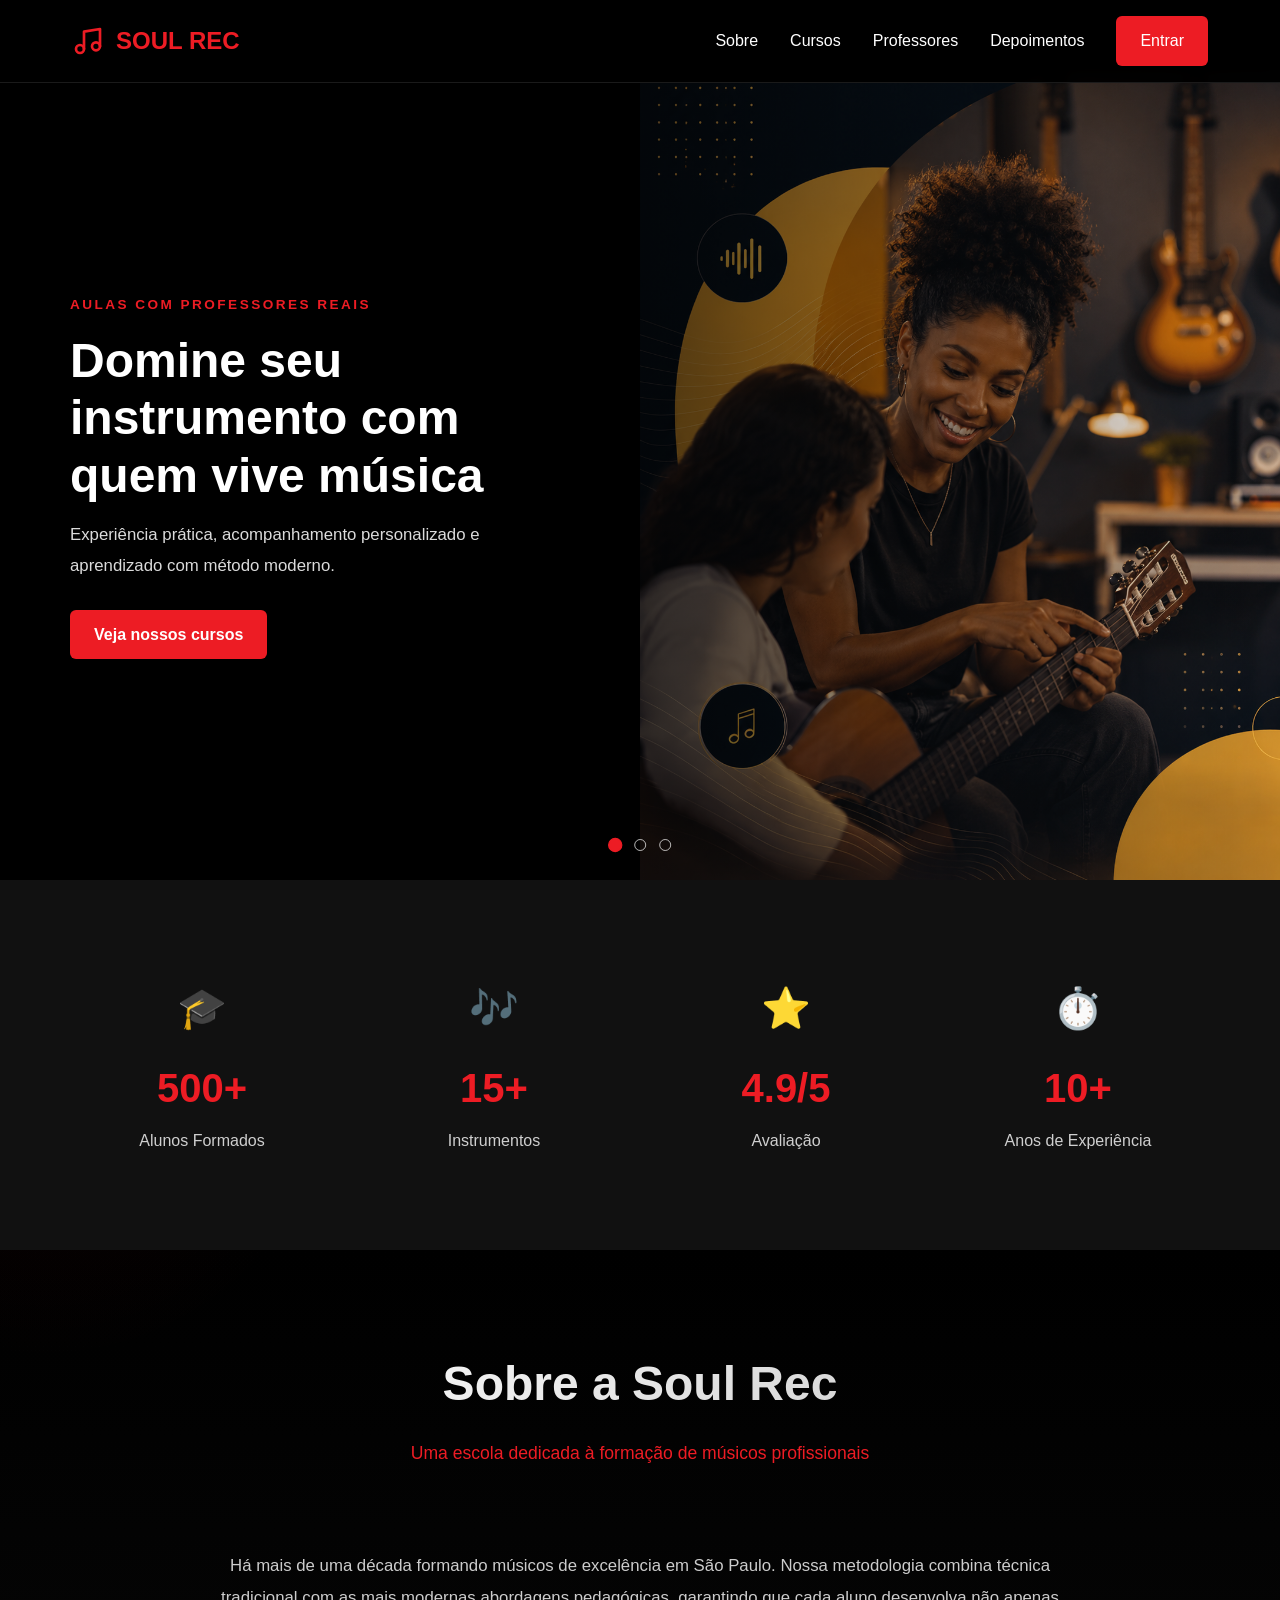
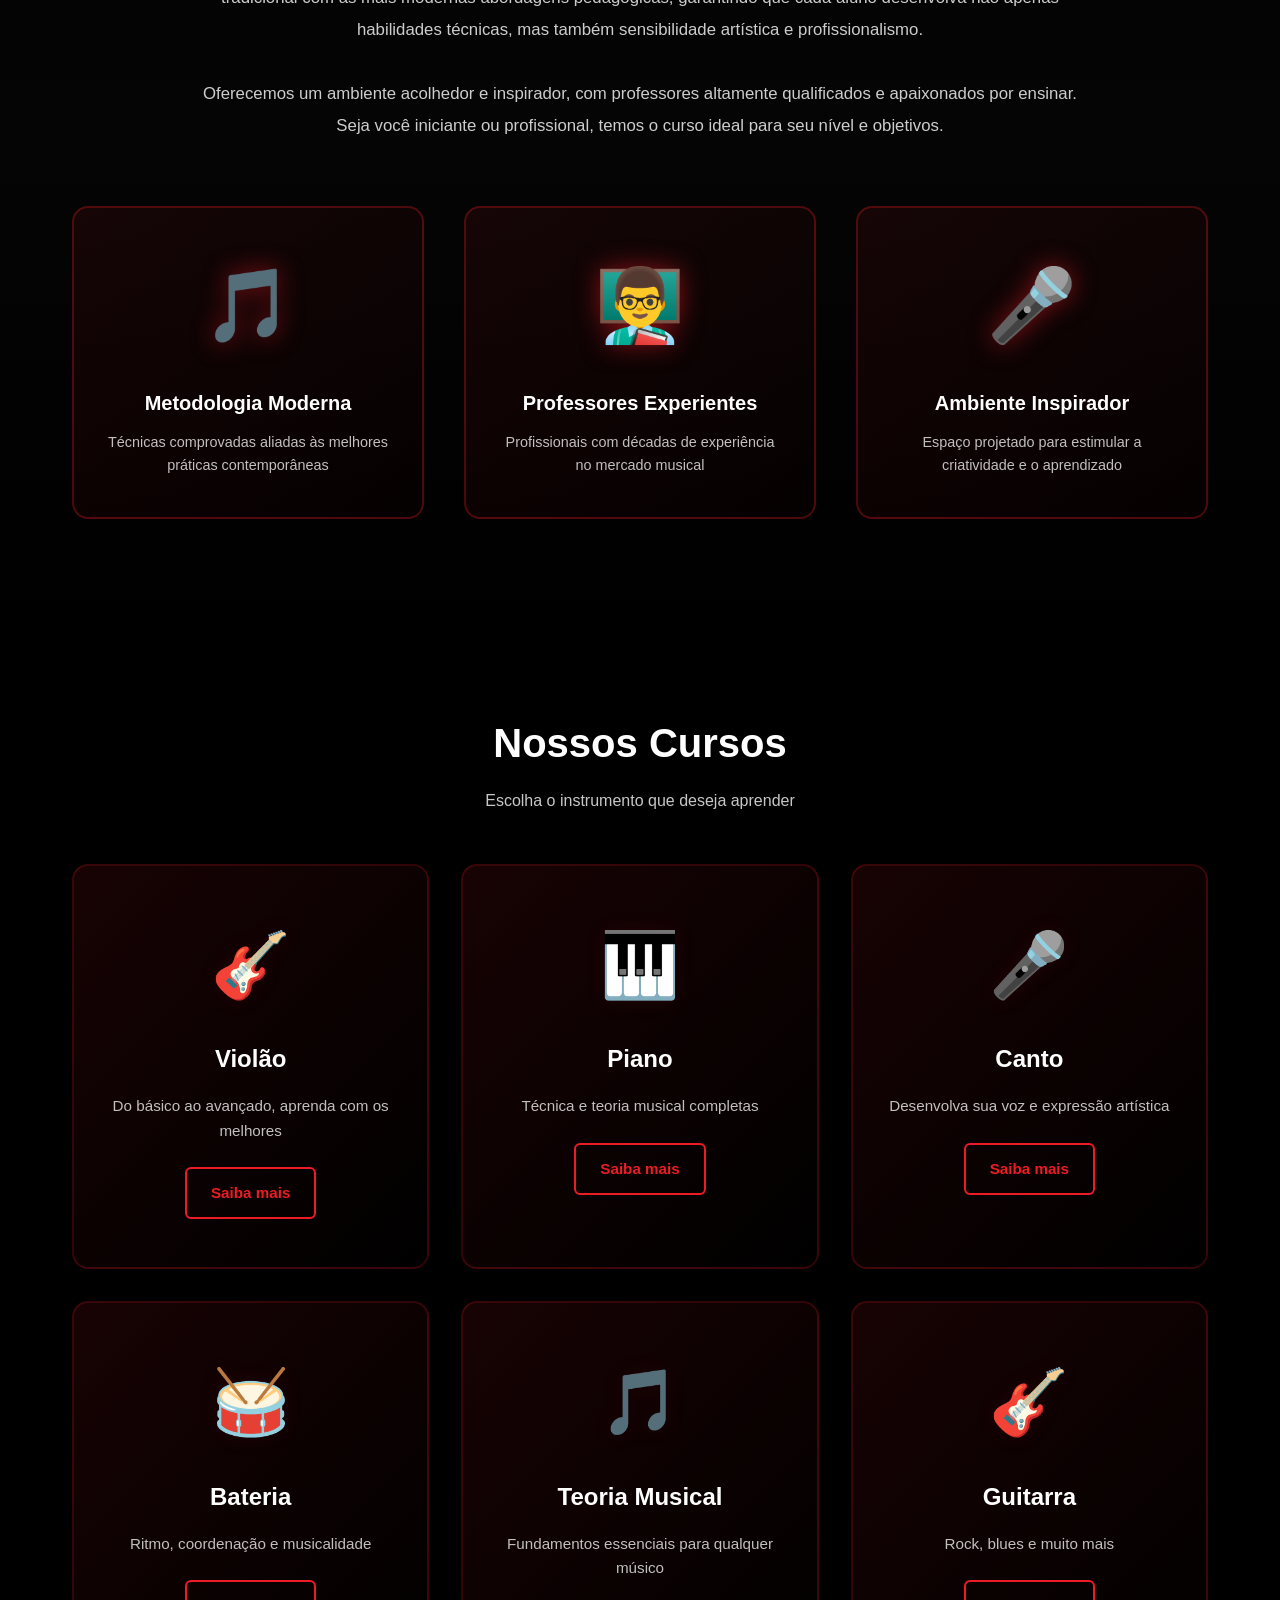
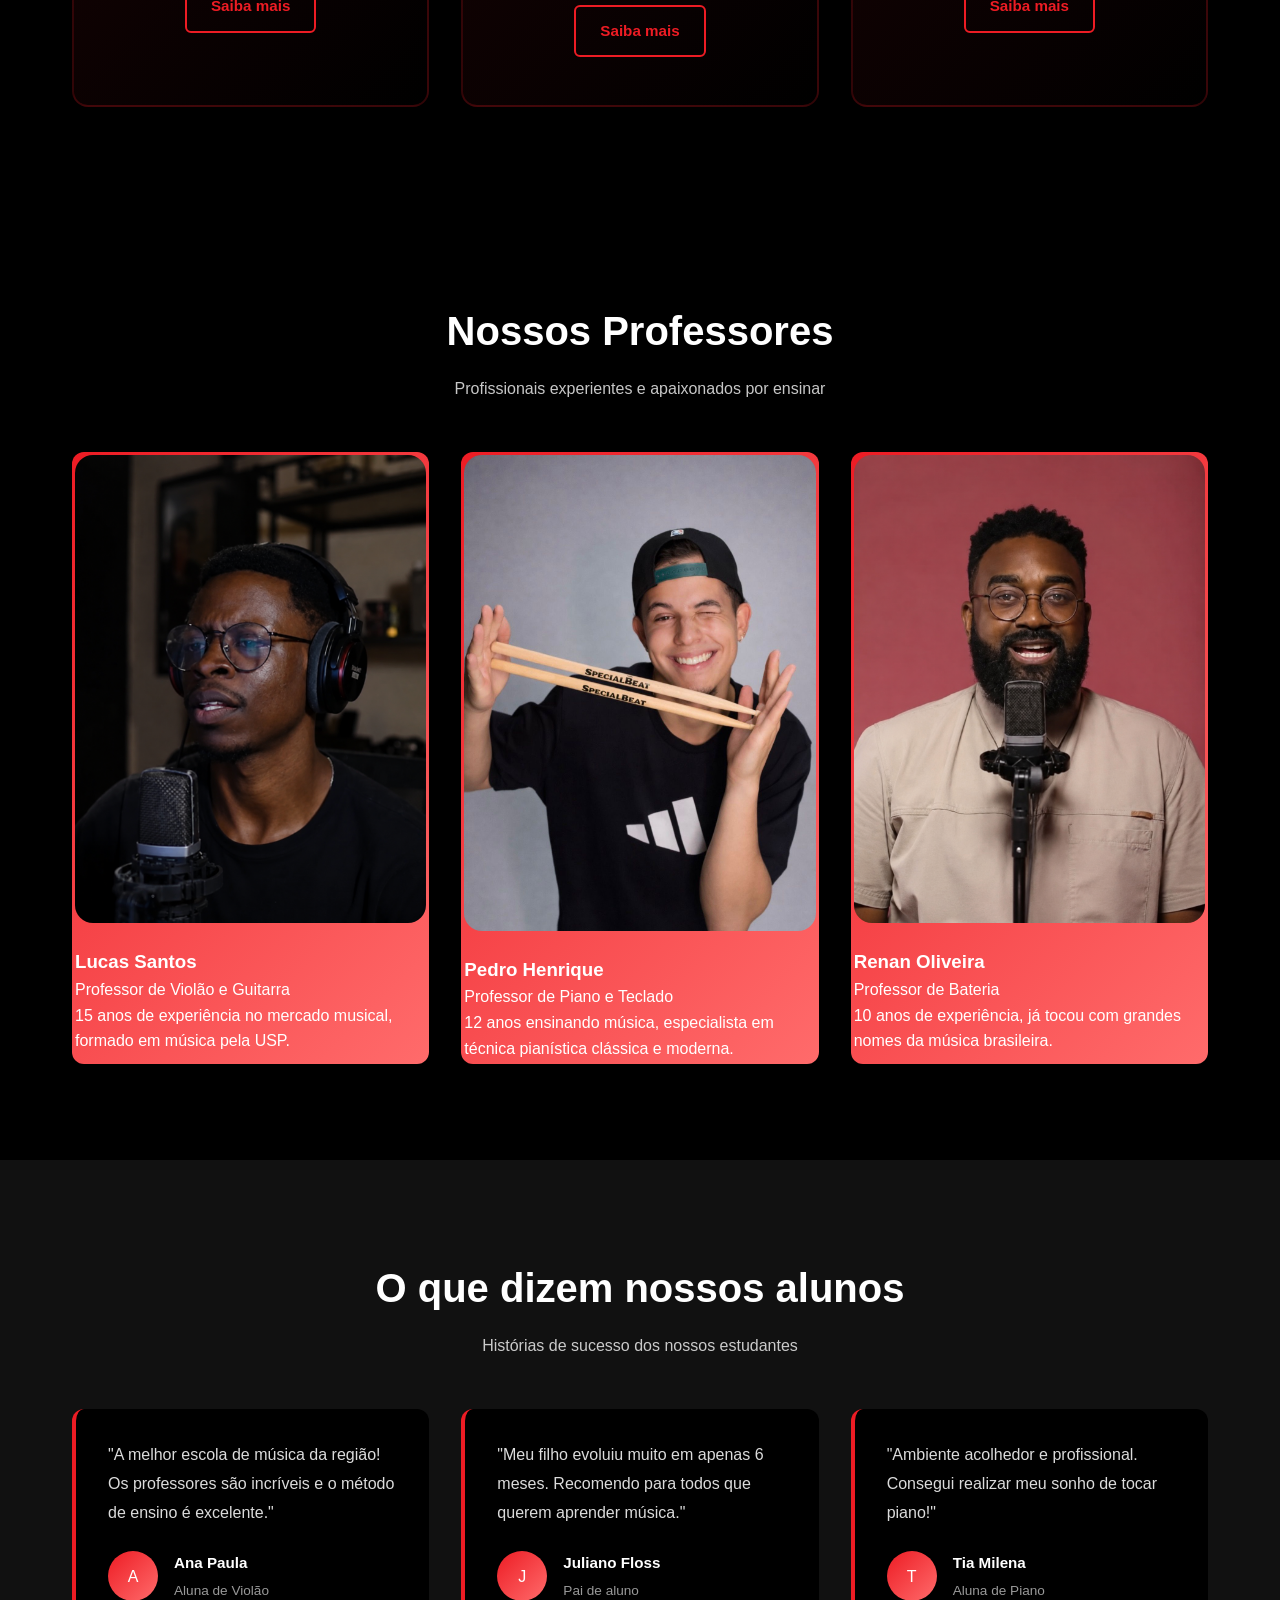
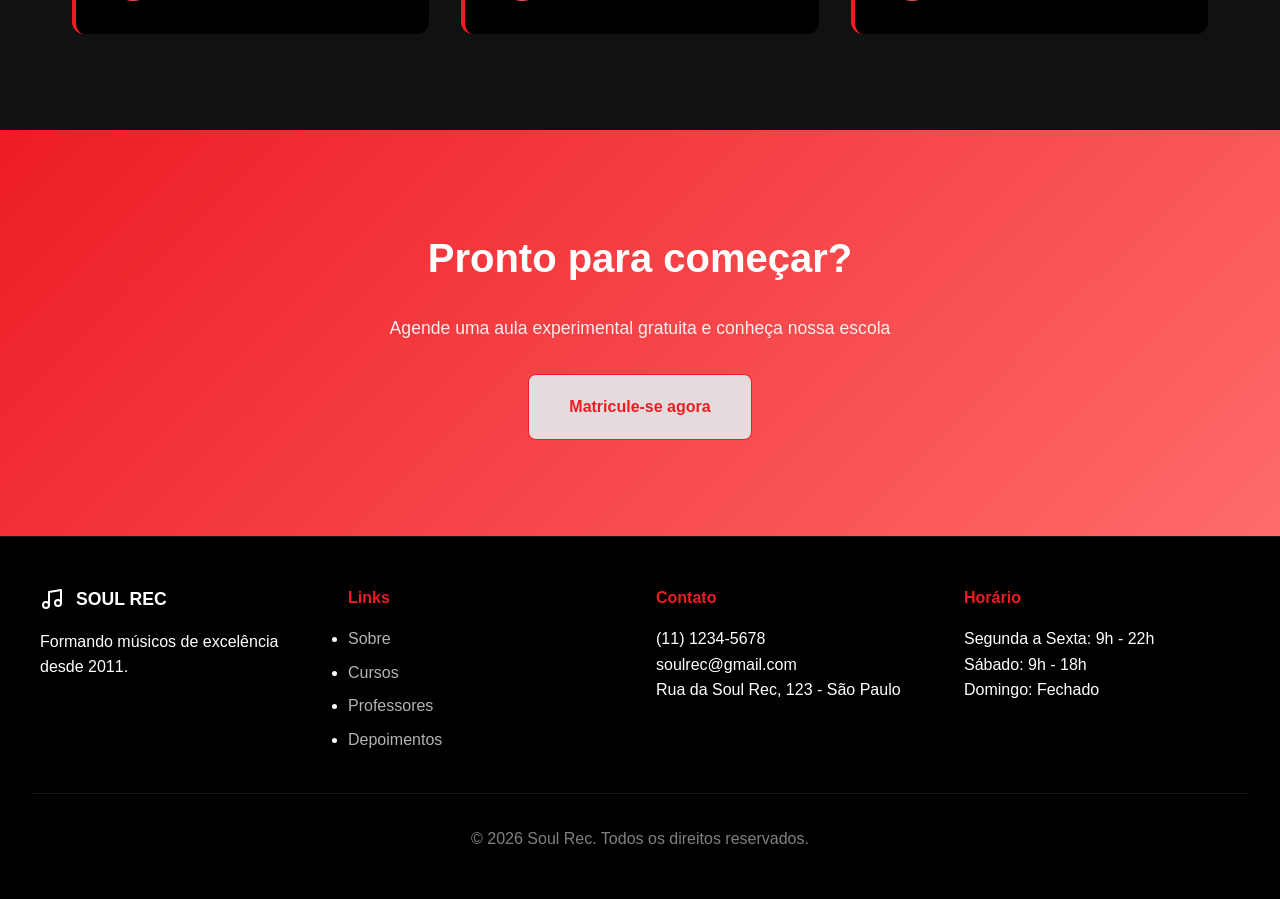
==== commit b5671855: "Ajustando icones e inciando processo de arrumar o responsivo com carrossel." ====
--- a/index.html
+++ b/index.html
@@ -101,18 +101,22 @@
     <section class="stats">
         <div class="stats-container">
             <div class="stat-item">
+                <div class="stat-icon">🎓</div>
                 <div class="stat-number">500+</div>
                 <div class="stat-label">Alunos Formados</div>
             </div>
             <div class="stat-item">
+                <div class="stat-icon">🎶</div>
                 <div class="stat-number">15+</div>
                 <div class="stat-label">Instrumentos</div>
             </div>
             <div class="stat-item">
+                <div class="stat-icon">⭐</div>
                 <div class="stat-number">4.9/5</div>
                 <div class="stat-label">Avaliação</div>
             </div>
             <div class="stat-item">
+                <div class="stat-icon">⏱️</div>
                 <div class="stat-number">10+</div>
                 <div class="stat-label">Anos de Experiência</div>
             </div>
--- a/src/css/sony-style.css
+++ b/src/css/sony-style.css
@@ -484,6 +484,13 @@
     font-size: 1rem;
 }
 
+.stat-icon {
+    font-size: 2.5rem;
+    margin-bottom: 1rem;
+    color: #ED1C24;
+    transition: transform 0.3s ease, filter 0.3s ease;
+}
+
 /* About Section */
 #about {
     padding: 6rem 2rem;
@@ -1041,16 +1048,25 @@
         grid-template-columns: 1fr;
     }
 
-    .courses-grid {
-        grid-template-columns: 1fr;
-    }
-
-    .teachers-grid {
-        grid-template-columns: 1fr;
-    }
-
+    .about-features,
+    .courses-grid,
+    .teachers-grid,
     .testimonials-grid {
-        grid-template-columns: 1fr;
+        display: flex;
+        gap: 1rem;
+        overflow-x: auto;
+        scroll-snap-type: x mandatory;
+        -webkit-overflow-scrolling: touch;
+        padding-bottom: 0.75rem;
+    }
+
+    .about-features > .feature-item,
+    .courses-grid > .course-card,
+    .teachers-grid > .teacher-card,
+    .testimonials-grid > .testimonial-card {
+        min-width: min(320px, 90%);
+        flex: 0 0 auto;
+        scroll-snap-align: start;
     }
 
     .cta h2 {
